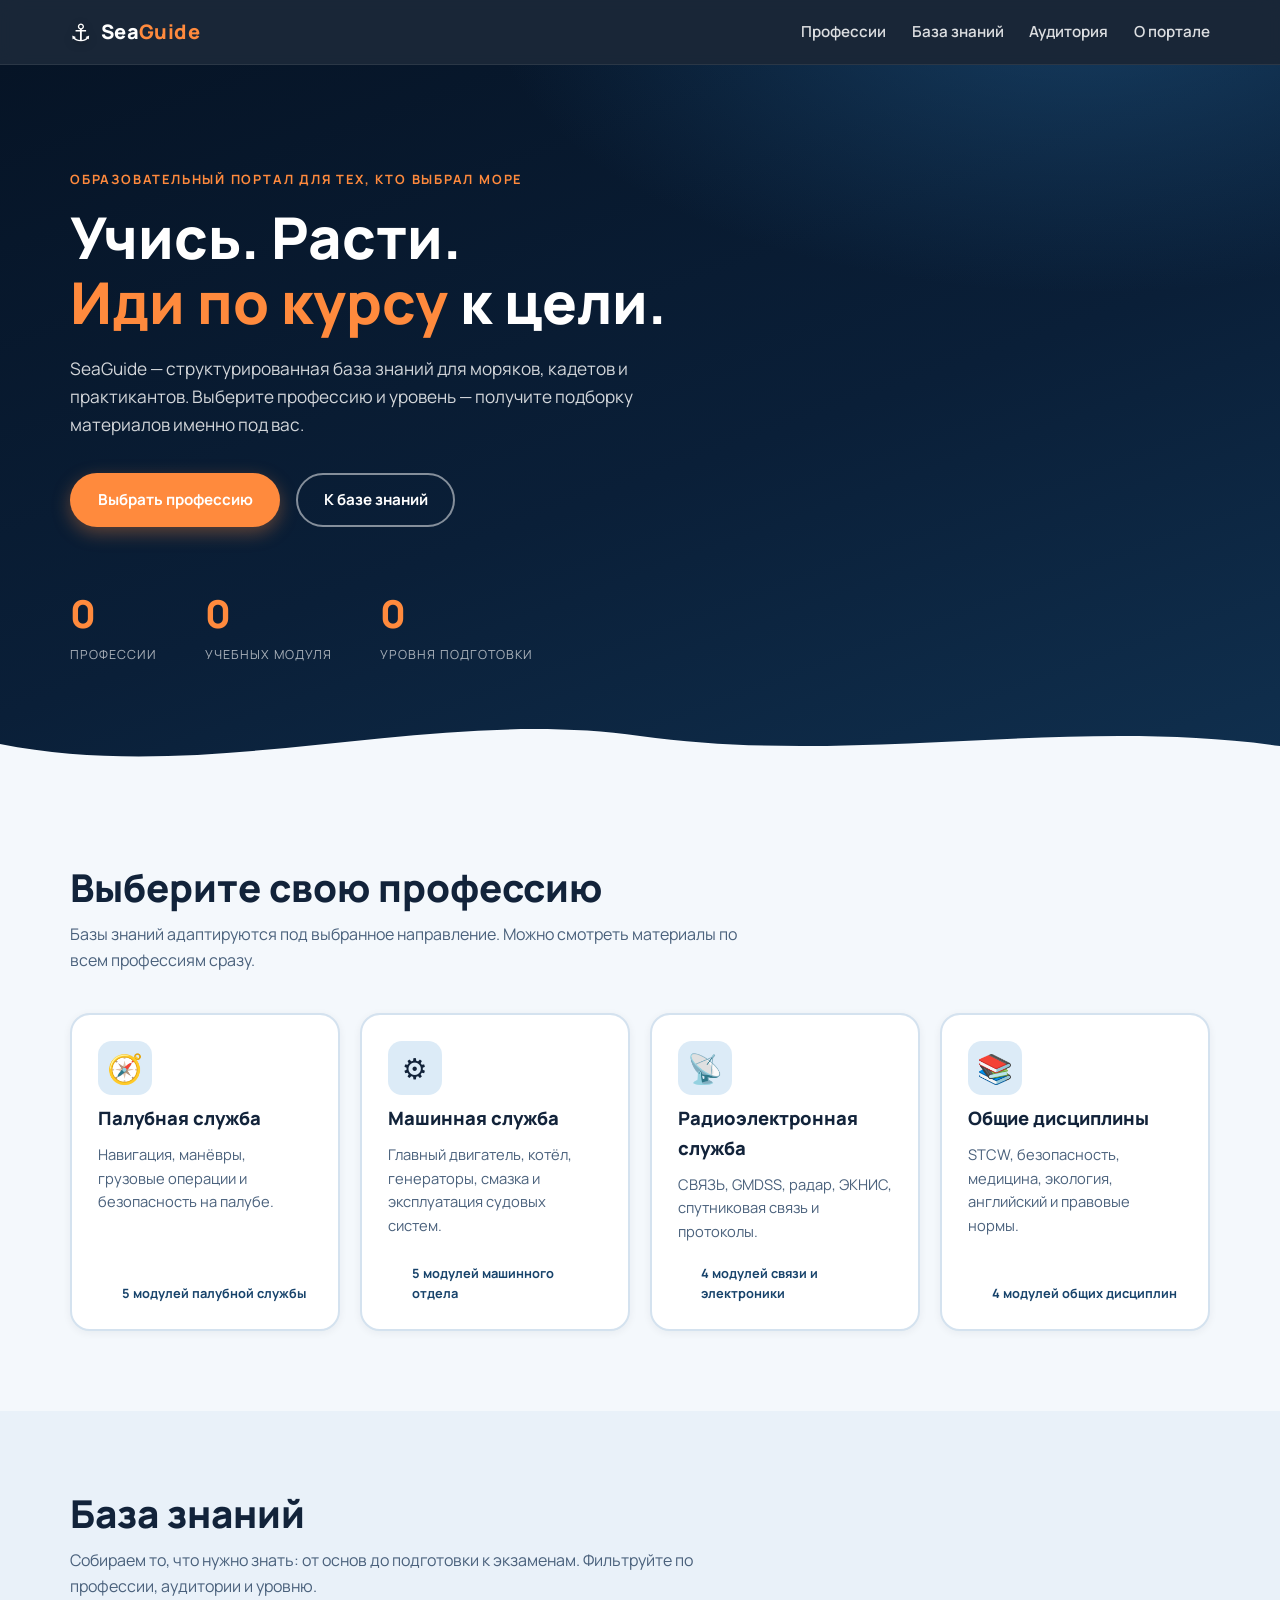
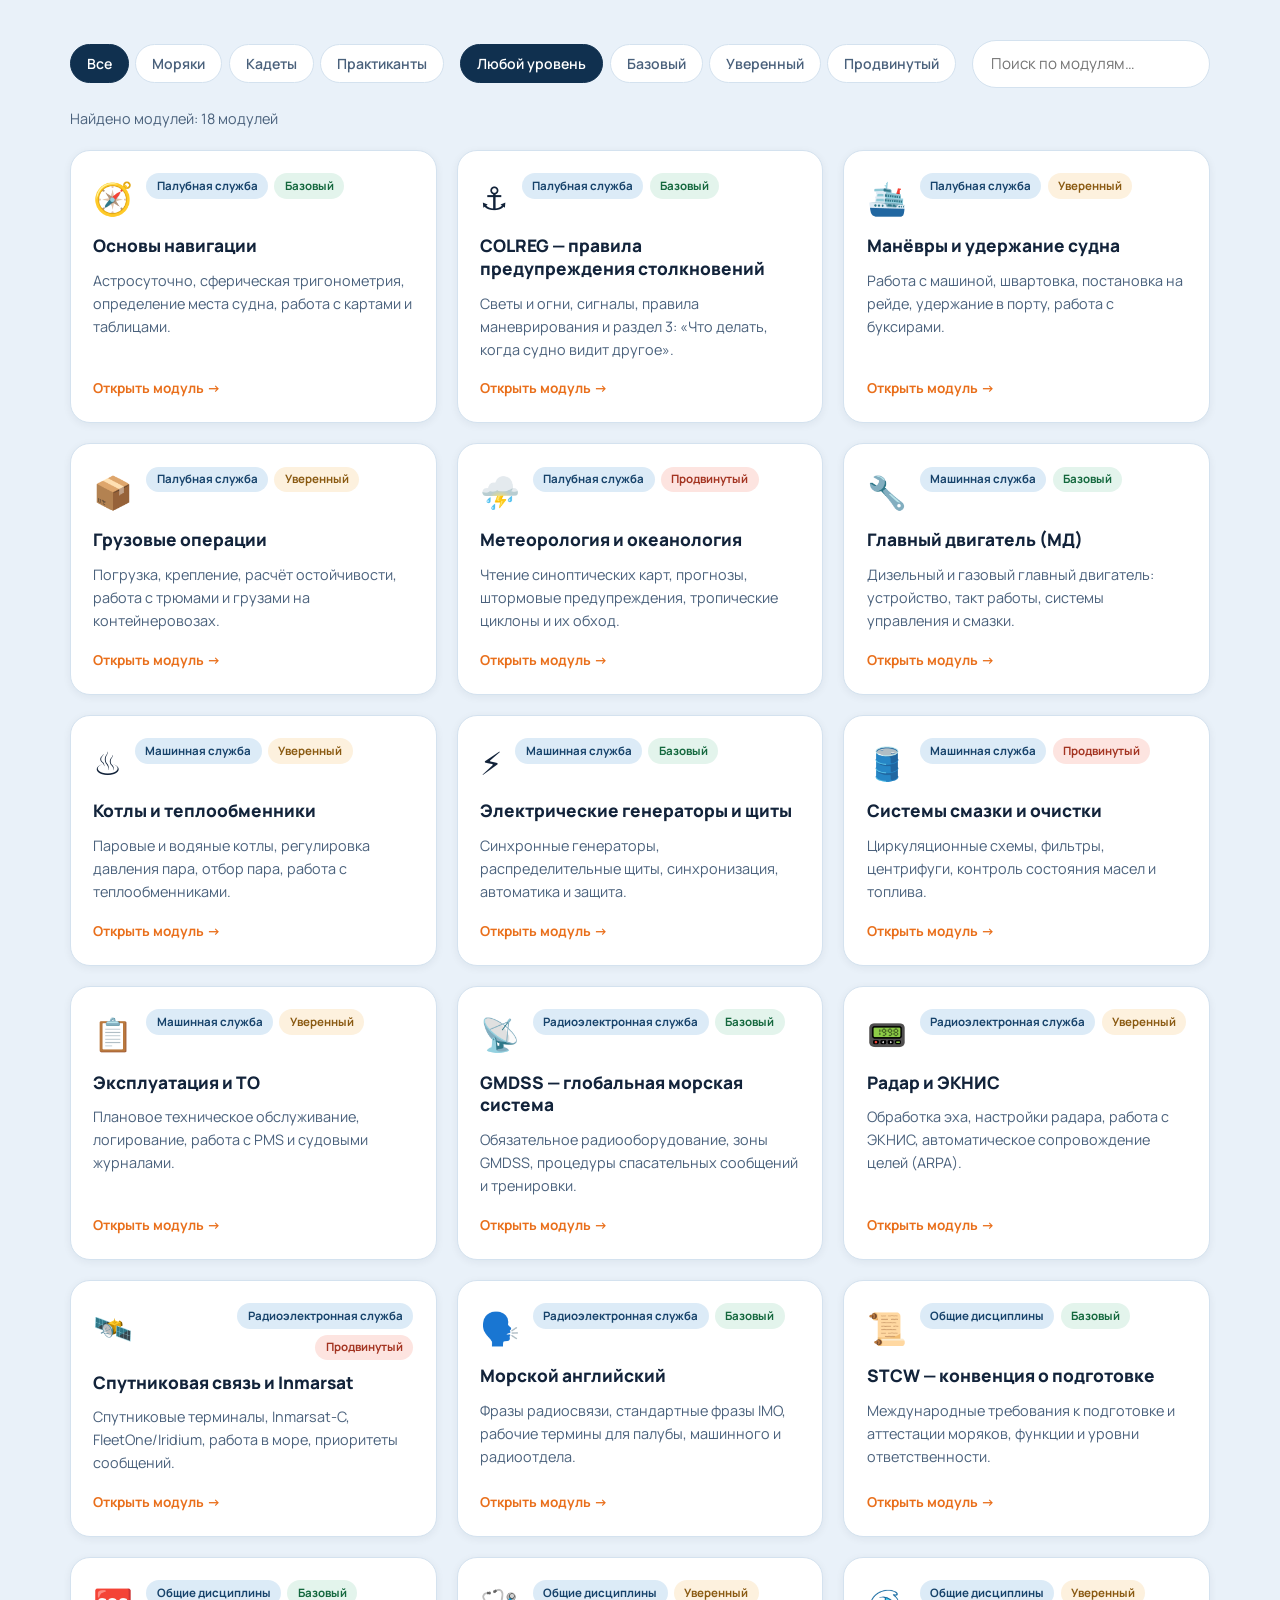
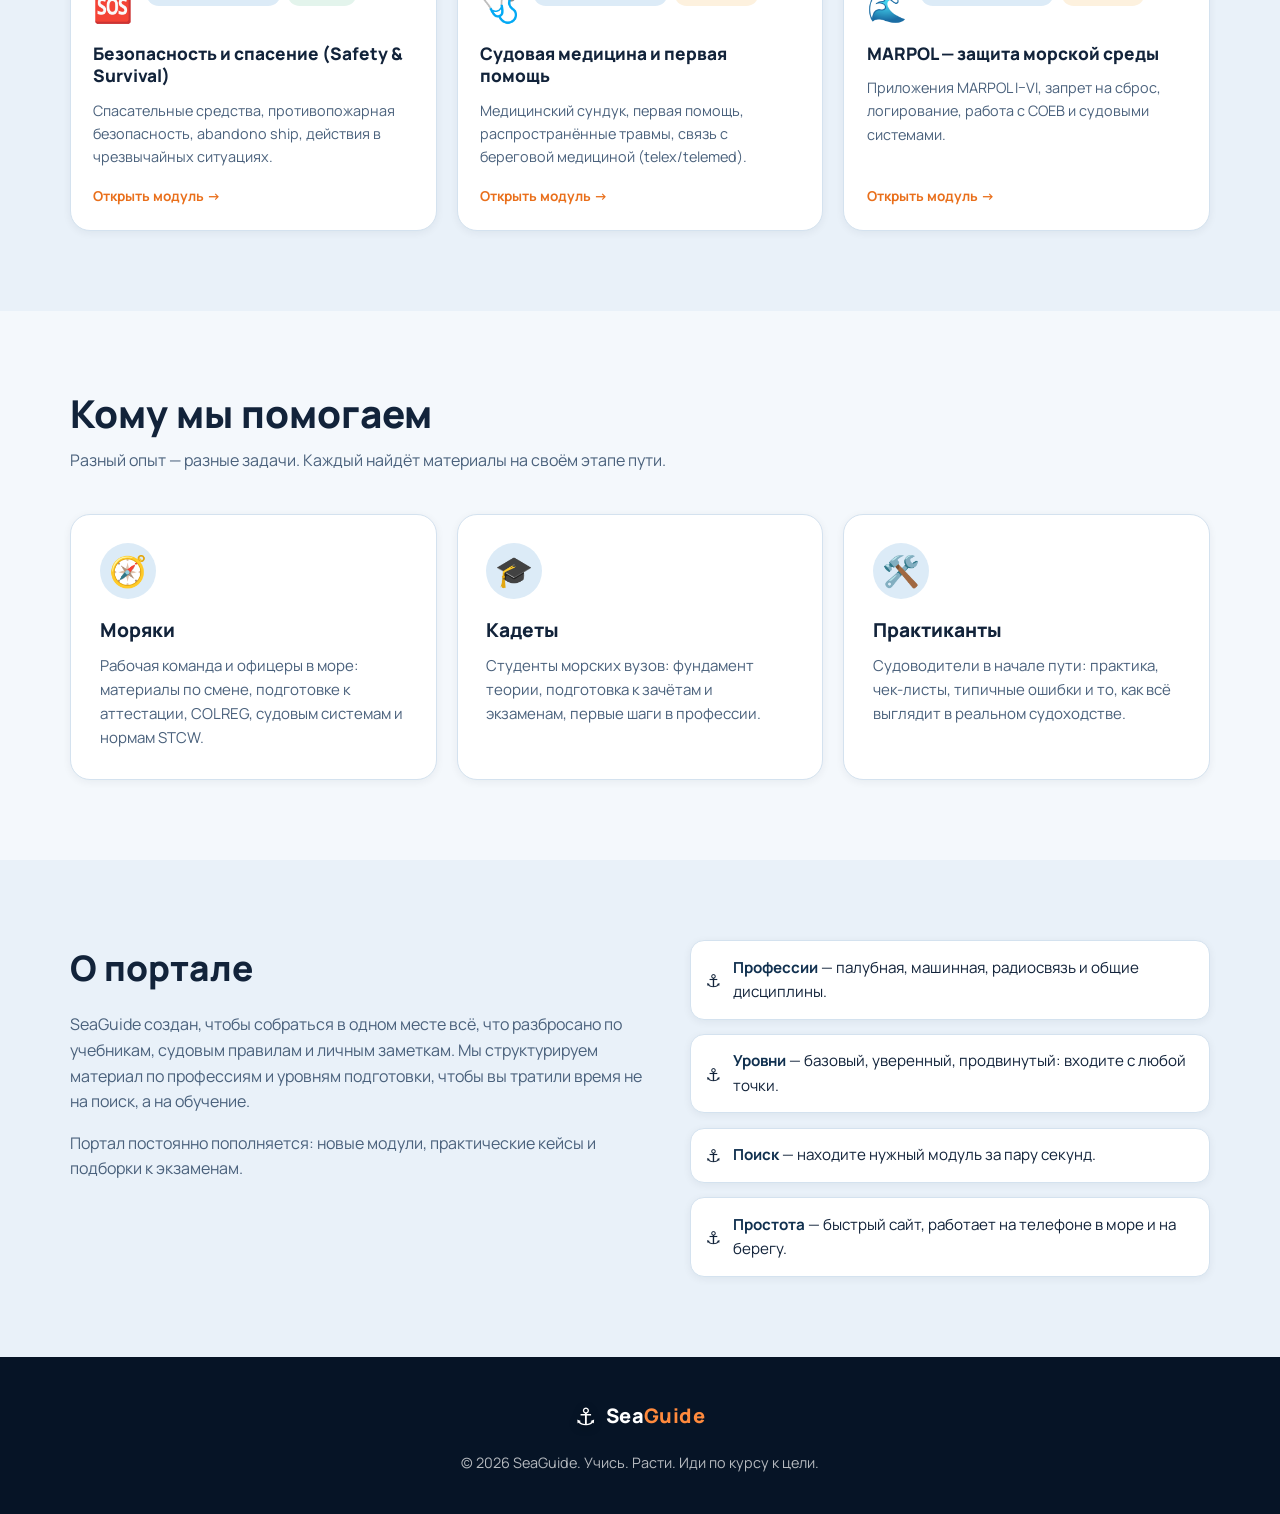
==== index.html @ d9f6f1ea "SeaGuide: образовательный портал для моряков - Главная с выбором профессии (палубная, машинная, ради" ====
<!DOCTYPE html>
<html lang="ru">
<head>
  <meta charset="UTF-8" />
  <meta name="viewport" content="width=device-width, initial-scale=1.0" />
  <meta name="description" content="SeaGuide — образовательный портал для моряков, кадетов и практикантов: базы знаний по профессиям, STCW, навигация, машины, связь." />
  <title>SeaGuide — образовательный портал для моряков</title>
  <link rel="icon" href="data:image/svg+xml,<svg xmlns='http://www.w3.org/2000/svg' viewBox='0 0 100 100'><text y='.9em' font-size='90'>⚓</text></svg>" />
  <link rel="preconnect" href="https://fonts.googleapis.com" />
  <link rel="preconnect" href="https://fonts.gstatic.com" crossorigin />
  <link href="https://fonts.googleapis.com/css2?family=Manrope:wght@400;500;600;700;800&display=swap" rel="stylesheet" />
  <link rel="stylesheet" href="css/style.css" />
</head>
<body>

  <!-- ================= ШАПКА ================= -->
  <header class="site-header" id="top">
    <div class="container header-inner">
      <a class="logo" href="#top" aria-label="SeaGuide — на главную">
        <span class="logo-mark">⚓</span>
        <span class="logo-text">Sea<span>Guide</span></span>
      </a>

      <nav class="main-nav" id="mainNav" aria-label="Основная навигация">
        <a href="#professions">Профессии</a>
        <a href="#knowledge">База знаний</a>
        <a href="#audience">Аудитория</a>
        <a href="#about">О портале</a>
      </nav>

      <button class="nav-toggle" id="navToggle" aria-label="Открыть меню" aria-expanded="false">
        <span></span><span></span><span></span>
      </button>
    </div>
  </header>

  <!-- ================= ГЛАВНЫЙ ЭКРАН ================= -->
  <section class="hero">
    <div class="container hero-inner">
      <p class="hero-eyebrow">Образовательный портал для тех, кто выбрал море</p>
      <h1>Учись. Расти.<br /><span class="accent">Иди по курсу</span> к цели.</h1>
      <p class="hero-lead">
        SeaGuide — структурированная база знаний для моряков, кадетов и практикантов.
        Выберите профессию и уровень — получите подборку материалов именно под вас.
      </p>
      <div class="hero-actions">
        <a href="#professions" class="btn btn-primary">Выбрать профессию</a>
        <a href="#knowledge" class="btn btn-ghost">К базе знаний</a>
      </div>

      <div class="hero-stats" aria-label="Статистика портала">
        <div class="stat"><span class="stat-num" data-count="4">0</span><span class="stat-label">профессии</span></div>
        <div class="stat"><span class="stat-num" data-count="20">0</span><span class="stat-label">учебных модуля</span></div>
        <div class="stat"><span class="stat-num" data-count="3">0</span><span class="stat-label">уровня подготовки</span></div>
      </div>
    </div>
    <svg class="hero-wave" viewBox="0 0 1440 90" preserveAspectRatio="none" aria-hidden="true">
      <path d="M0,48 C240,90 480,10 720,40 C960,70 1200,20 1440,50 L1440,90 L0,90 Z" fill="var(--bg)"></path>
    </svg>
  </section>

  <!-- ================= ВЫБОР ПРОФЕССИИ ================= -->
  <section class="section" id="professions">
    <div class="container">
      <div class="section-head">
        <h2>Выберите свою профессию</h2>
        <p>Базы знаний адаптируются под выбранное направление. Можно смотреть материалы по всем профессиям сразу.</p>
      </div>

      <div class="profession-grid" id="professionGrid" role="group" aria-label="Выбор профессии">
        <!-- карточки профессий генерируются из js/data.js -->
      </div>
    </div>
  </section>

  <!-- ================= БАЗА ЗНАНИЙ ================= -->
  <section class="section section-alt" id="knowledge">
    <div class="container">
      <div class="section-head">
        <h2>База знаний</h2>
        <p>Собираем то, что нужно знать: от основ до подготовки к экзаменам. Фильтруйте по профессии, аудитории и уровню.</p>
      </div>

      <div class="filters">
        <div class="pill-group" id="audienceFilter" role="group" aria-label="Фильтр по аудитории">
          <button class="pill is-active" data-audience="all">Все</button>
          <button class="pill" data-audience="sailor">Моряки</button>
          <button class="pill" data-audience="cadet">Кадеты</button>
          <button class="pill" data-audience="intern">Практиканты</button>
        </div>

        <div class="pill-group" id="levelFilter" role="group" aria-label="Фильтр по уровню">
          <button class="pill is-active" data-level="all">Любой уровень</button>
          <button class="pill" data-level="basic">Базовый</button>
          <button class="pill" data-level="mid">Уверенный</button>
          <button class="pill" data-level="advanced">Продвинутый</button>
        </div>

        <div class="search-wrap">
          <input type="search" id="searchInput" class="search-input" placeholder="Поиск по модулям…" aria-label="Поиск по модулям" />
        </div>
      </div>

      <p class="result-count" id="resultCount" aria-live="polite"></p>

      <div class="module-grid" id="moduleGrid">
        <!-- модули генерируются из js/data.js -->
      </div>

      <div class="empty-state" id="emptyState" hidden>
        <span class="empty-icon">🌊</span>
        <h3>По выбранным условиям ничего не нашлось</h3>
        <p>Попробуйте смягчить фильтры или сбросить их.</p>
        <button class="btn btn-primary" id="resetFilters">Сбросить фильтры</button>
      </div>
    </div>
  </section>

  <!-- ================= АУДИТОРИЯ ================= -->
  <section class="section" id="audience">
    <div class="container">
      <div class="section-head">
        <h2>Кому мы помогаем</h2>
        <p>Разный опыт — разные задачи. Каждый найдёт материалы на своём этапе пути.</p>
      </div>
      <div class="audience-grid">
        <article class="audience-card">
          <div class="audience-icon" aria-hidden="true">🧭</div>
          <h3>Моряки</h3>
          <p>Рабочая команда и офицеры в море: материалы по смене, подготовке к аттестации, COLREG, судовым системам и нормам STCW.</p>
        </article>
        <article class="audience-card">
          <div class="audience-icon" aria-hidden="true">🎓</div>
          <h3>Кадеты</h3>
          <p>Студенты морских вузов: фундамент теории, подготовка к зачётам и экзаменам, первые шаги в профессии.</p>
        </article>
        <article class="audience-card">
          <div class="audience-icon" aria-hidden="true">🛠️</div>
          <h3>Практиканты</h3>
          <p>Судоводители в начале пути: практика, чек-листы, типичные ошибки и то, как всё выглядит в реальном судоходстве.</p>
        </article>
      </div>
    </div>
  </section>

  <!-- ================= О ПОРТАЛЕ ================= -->
  <section class="section section-alt" id="about">
    <div class="container about-grid">
      <div>
        <h2>О портале</h2>
        <p>
          SeaGuide создан, чтобы собраться в одном месте всё, что разбросано по учебникам,
          судовым правилам и личным заметкам. Мы структурируем материал по профессиям и уровням
          подготовки, чтобы вы тратили время не на поиск, а на обучение.
        </p>
        <p>
          Портал постоянно пополняется: новые модули, практические кейсы и подборки к экзаменам.
        </p>
      </div>
      <ul class="feature-list">
        <li><strong>Профессии</strong> — палубная, машинная, радиосвязь и общие дисциплины.</li>
        <li><strong>Уровни</strong> — базовый, уверенный, продвинутый: входите с любой точки.</li>
        <li><strong>Поиск</strong> — находите нужный модуль за пару секунд.</li>
        <li><strong>Простота</strong> — быстрый сайт, работает на телефоне в море и на берегу.</li>
      </ul>
    </div>
  </section>

  <!-- ================= ПОДВАЛ ================= -->
  <footer class="site-footer">
    <div class="container footer-inner">
      <a class="logo logo-light" href="#top">
        <span class="logo-mark">⚓</span>
        <span class="logo-text">Sea<span>Guide</span></span>
      </a>
      <p>© 2026 SeaGuide. Учись. Расти. Иди по курсу к цели.</p>
    </div>
  </footer>

  <!-- ================= МОДАЛЬНОЕ ОКНО МОДУЛЯ ================= -->
  <div class="modal" id="moduleModal" role="dialog" aria-modal="true" aria-labelledby="modalTitle" hidden>
    <div class="modal-backdrop" data-close-modal></div>
    <div class="modal-card" role="document">
      <button class="modal-close" data-close-modal aria-label="Закрыть">&times;</button>
      <div class="modal-badges" id="modalBadges"></div>
      <h3 id="modalTitle"></h3>
      <p id="modalDesc" class="modal-desc"></p>
      <h4>Что входит в модуль</h4>
      <ul class="modal-topics" id="modalTopics"></ul>
    </div>
  </div>

  <script src="js/data.js"></script>
  <script src="js/app.js"></script>
</body>
</html>
---- css/style.css ----
/* =========================================================
   SeaGuide — образовательный портал для моряков
   ========================================================= */

:root {
  /* палитра: глубокий океан + акцент "маяк" */
  --ocean-950: #061426;
  --ocean-900: #0a1f38;
  --ocean-800: #10304f;
  --ocean-700: #17436b;
  --ocean-600: #215a8a;
  --ocean-100: #dcebf7;
  --bg: #f4f8fc;
  --bg-alt: #e9f1f9;
  --card: #ffffff;
  --ink: #12233a;
  --ink-soft: #4a617c;
  --line: #d4e2ef;
  --accent: #ff8a3d;
  --accent-dark: #e96f1b;
  --teal: #0e9aa7;
  --shadow-sm: 0 2px 8px rgba(10, 31, 56, 0.06);
  --shadow-md: 0 8px 28px rgba(10, 31, 56, 0.10);
  --radius: 14px;
  --radius-lg: 20px;
}

* { margin: 0; padding: 0; box-sizing: border-box; }

html { scroll-behavior: smooth; }

body {
  font-family: "Manrope", system-ui, -apple-system, "Segoe UI", sans-serif;
  color: var(--ink);
  background: var(--bg);
  line-height: 1.6;
  -webkit-font-smoothing: antialiased;
}

.container {
  width: min(1140px, 92%);
  margin-inline: auto;
}

/* ---------- кнопки ---------- */
.btn {
  display: inline-block;
  padding: 0.8rem 1.6rem;
  border-radius: 999px;
  font-weight: 700;
  font-size: 0.95rem;
  text-decoration: none;
  border: 2px solid transparent;
  cursor: pointer;
  transition: transform 0.15s ease, box-shadow 0.15s ease, background 0.15s ease;
}
.btn:active { transform: scale(0.97); }
.btn-primary {
  background: var(--accent);
  color: #fff;
  box-shadow: 0 6px 18px rgba(255, 138, 61, 0.35);
}
.btn-primary:hover { background: var(--accent-dark); }
.btn-ghost {
  border-color: rgba(255, 255, 255, 0.5);
  color: #fff;
}
.btn-ghost:hover { background: rgba(255, 255, 255, 0.12); }

/* ---------- шапка ---------- */
.site-header {
  position: sticky;
  top: 0;
  z-index: 50;
  background: rgba(6, 20, 38, 0.92);
  backdrop-filter: blur(10px);
  border-bottom: 1px solid rgba(255, 255, 255, 0.08);
}
.header-inner {
  display: flex;
  align-items: center;
  justify-content: space-between;
  gap: 1rem;
  padding: 0.8rem 0;
}
.logo {
  display: inline-flex;
  align-items: center;
  gap: 0.55rem;
  text-decoration: none;
  color: #fff;
  font-weight: 800;
  font-size: 1.25rem;
  letter-spacing: 0.02em;
}
.logo-mark {
  font-size: 1.5rem;
  filter: drop-shadow(0 2px 4px rgba(0,0,0,0.4));
}
.logo-text span { color: var(--accent); }

.main-nav { display: flex; gap: 1.6rem; }
.main-nav a {
  color: rgba(255, 255, 255, 0.85);
  text-decoration: none;
  font-weight: 600;
  font-size: 0.95rem;
  transition: color 0.15s;
}
.main-nav a:hover { color: var(--accent); }

.nav-toggle {
  display: none;
  flex-direction: column;
  gap: 5px;
  background: none;
  border: 0;
  cursor: pointer;
  padding: 6px;
}
.nav-toggle span {
  width: 24px; height: 2px;
  background: #fff;
  border-radius: 2px;
  transition: transform 0.25s, opacity 0.25s;
}
.nav-toggle[aria-expanded="true"] span:nth-child(1) { transform: translateY(7px) rotate(45deg); }
.nav-toggle[aria-expanded="true"] span:nth-child(2) { opacity: 0; }
.nav-toggle[aria-expanded="true"] span:nth-child(3) { transform: translateY(-7px) rotate(-45deg); }

/* ---------- hero ---------- */
.hero {
  position: relative;
  background:
    radial-gradient(1000px 500px at 85% -10%, rgba(33, 90, 138, 0.55), transparent 60%),
    linear-gradient(160deg, var(--ocean-950) 0%, var(--ocean-900) 55%, var(--ocean-800) 100%);
  color: #fff;
  padding: 6.5rem 0 7.5rem;
  overflow: hidden;
}
.hero-eyebrow {
  text-transform: uppercase;
  letter-spacing: 0.14em;
  font-size: 0.8rem;
  font-weight: 700;
  color: var(--accent);
  margin-bottom: 1rem;
}
.hero h1 {
  font-size: clamp(2.2rem, 5vw, 3.6rem);
  line-height: 1.12;
  font-weight: 800;
  max-width: 16ch;
}
.hero h1 .accent { color: var(--accent); }
.hero-lead {
  margin-top: 1.3rem;
  max-width: 56ch;
  font-size: 1.08rem;
  color: rgba(255, 255, 255, 0.82);
}
.hero-actions {
  margin-top: 2.2rem;
  display: flex;
  gap: 1rem;
  flex-wrap: wrap;
}
.hero-stats {
  margin-top: 3.5rem;
  display: flex;
  gap: 3rem;
  flex-wrap: wrap;
}
.stat { display: flex; flex-direction: column; }
.stat-num {
  font-size: 2.4rem;
  font-weight: 800;
  color: var(--accent);
}
.stat-label {
  text-transform: uppercase;
  letter-spacing: 0.08em;
  font-size: 0.78rem;
  color: rgba(255, 255, 255, 0.65);
}
.hero-wave {
  position: absolute;
  left: 0; right: 0; bottom: -1px;
  width: 100%;
  height: 90px;
}
.hero-wave path { fill: var(--bg); }

/* ---------- секции ---------- */
.section { padding: 5rem 0; }
.section-alt { background: var(--bg-alt); }
.section-head {
  max-width: 70ch;
  margin-bottom: 2.5rem;
}
.section-head h2 {
  font-size: clamp(1.7rem, 3.4vw, 2.4rem);
  font-weight: 800;
  line-height: 1.2;
}
.section-head p { margin-top: 0.7rem; color: var(--ink-soft); }

/* ---------- карточки профессий ---------- */
.profession-grid {
  display: grid;
  grid-template-columns: repeat(auto-fit, minmax(240px, 1fr));
  gap: 1.25rem;
}
.profession-card {
  position: relative;
  display: flex;
  flex-direction: column;
  gap: 0.6rem;
  background: var(--card);
  border: 2px solid var(--line);
  border-radius: var(--radius-lg);
  padding: 1.6rem;
  cursor: pointer;
  text-align: left;
  font: inherit;
  color: inherit;
  box-shadow: var(--shadow-sm);
  transition: transform 0.18s ease, border-color 0.18s ease, box-shadow 0.18s ease;
}
.profession-card:hover {
  transform: translateY(-4px);
  box-shadow: var(--shadow-md);
  border-color: var(--ocean-600);
}
.profession-card.is-selected {
  border-color: var(--accent);
  box-shadow: 0 0 0 3px rgba(255, 138, 61, 0.25), var(--shadow-md);
}
.profession-icon {
  width: 54px; height: 54px;
  display: grid;
  place-items: center;
  font-size: 1.8rem;
  border-radius: 14px;
  background: var(--ocean-100);
}
.profession-card h3 { font-size: 1.15rem; font-weight: 800; }
.profession-card p { color: var(--ink-soft); font-size: 0.92rem; }
.profession-tag {
  margin-top: auto;
  display: inline-flex;
  align-items: center;
  gap: 0.4rem;
  font-size: 0.8rem;
  font-weight: 700;
  color: var(--ocean-700);
  padding-top: 0.6rem;
}
.profession-tag .check {
  width: 18px; height: 18px;
  border-radius: 50%;
  background: var(--accent);
  color: #fff;
  display: grid;
  place-items: center;
  font-size: 0.7rem;
  opacity: 0;
  transform: scale(0.5);
  transition: opacity 0.15s, transform 0.15s;
}
.profession-card.is-selected .check { opacity: 1; transform: scale(1); }
.profession-card.is-selected .profession-tag { color: var(--accent-dark); }

/* ---------- фильтры ---------- */
.filters {
  display: flex;
  flex-wrap: wrap;
  gap: 1rem;
  align-items: center;
  margin-bottom: 1.2rem;
}
.pill-group { display: flex; gap: 0.4rem; flex-wrap: wrap; }
.pill {
  border: 1.5px solid var(--line);
  background: var(--card);
  color: var(--ink-soft);
  padding: 0.45rem 1rem;
  border-radius: 999px;
  font: inherit;
  font-size: 0.88rem;
  font-weight: 600;
  cursor: pointer;
  transition: all 0.15s;
}
.pill:hover { border-color: var(--ocean-600); color: var(--ocean-700); }
.pill.is-active {
  background: var(--ocean-800);
  border-color: var(--ocean-800);
  color: #fff;
}
.search-wrap { flex: 1; min-width: 220px; }
.search-input {
  width: 100%;
  padding: 0.7rem 1.1rem;
  border: 1.5px solid var(--line);
  border-radius: 999px;
  font: inherit;
  font-size: 0.95rem;
  background: var(--card);
  transition: border-color 0.15s, box-shadow 0.15s;
}
.search-input:focus {
  outline: none;
  border-color: var(--ocean-600);
  box-shadow: 0 0 0 3px rgba(33, 90, 138, 0.15);
}
.result-count {
  color: var(--ink-soft);
  font-size: 0.9rem;
  margin-bottom: 1.2rem;
  min-height: 1.3em;
}

/* ---------- сетка модулей ---------- */
.module-grid {
  display: grid;
  grid-template-columns: repeat(auto-fill, minmax(290px, 1fr));
  gap: 1.25rem;
}
.module-card {
  display: flex;
  flex-direction: column;
  gap: 0.7rem;
  background: var(--card);
  border: 1px solid var(--line);
  border-radius: var(--radius-lg);
  padding: 1.4rem;
  cursor: pointer;
  text-align: left;
  font: inherit;
  color: inherit;
  box-shadow: var(--shadow-sm);
  transition: transform 0.18s ease, box-shadow 0.18s ease, border-color 0.18s;
}
.module-card:hover {
  transform: translateY(-4px);
  box-shadow: var(--shadow-md);
  border-color: var(--ocean-600);
}
.module-top {
  display: flex;
  justify-content: space-between;
  align-items: flex-start;
  gap: 0.8rem;
}
.module-icon { font-size: 2rem; }
.module-meta { display: flex; gap: 0.4rem; flex-wrap: wrap; justify-content: flex-end; }
.badge {
  font-size: 0.72rem;
  font-weight: 700;
  padding: 0.22rem 0.65rem;
  border-radius: 999px;
  white-space: nowrap;
}
.badge-prof { background: var(--ocean-100); color: var(--ocean-700); }
.badge-level-basic { background: #e3f4ec; color: #14683e; }
.badge-level-mid { background: #fdf1de; color: #8a5a12; }
.badge-level-advanced { background: #fde4e0; color: #a33421; }
.module-card h3 { font-size: 1.08rem; font-weight: 800; line-height: 1.3; }
.module-card p { color: var(--ink-soft); font-size: 0.9rem; }
.module-open {
  margin-top: auto;
  padding-top: 0.4rem;
  font-size: 0.85rem;
  font-weight: 700;
  color: var(--accent-dark);
}

/* ---------- пустое состояние ---------- */
.empty-state {
  text-align: center;
  padding: 3.5rem 1rem;
  background: var(--card);
  border: 1.5px dashed var(--line);
  border-radius: var(--radius-lg);
}
.empty-icon { font-size: 3rem; display: block; margin-bottom: 1rem; }
.empty-state h3 { font-size: 1.2rem; margin-bottom: 0.4rem; }
.empty-state p { color: var(--ink-soft); margin-bottom: 1.4rem; }

/* ---------- аудитория ---------- */
.audience-grid {
  display: grid;
  grid-template-columns: repeat(auto-fit, minmax(260px, 1fr));
  gap: 1.25rem;
}
.audience-card {
  background: var(--card);
  border: 1px solid var(--line);
  border-radius: var(--radius-lg);
  padding: 1.8rem;
  box-shadow: var(--shadow-sm);
}
.audience-icon {
  width: 56px; height: 56px;
  display: grid;
  place-items: center;
  font-size: 1.9rem;
  border-radius: 50%;
  background: var(--ocean-100);
  margin-bottom: 1rem;
}
.audience-card h3 { font-size: 1.2rem; font-weight: 800; margin-bottom: 0.5rem; }
.audience-card p { color: var(--ink-soft); font-size: 0.94rem; }

/* ---------- о портале ---------- */
.about-grid {
  display: grid;
  grid-template-columns: 1.1fr 1fr;
  gap: 3rem;
  align-items: start;
}
.about-grid h2 { font-size: clamp(1.7rem, 3vw, 2.2rem); font-weight: 800; margin-bottom: 1rem; }
.about-grid > div > p { color: var(--ink-soft); margin-bottom: 1rem; }
.feature-list {
  list-style: none;
  display: grid;
  gap: 0.9rem;
}
.feature-list li {
  position: relative;
  padding: 0.9rem 1rem 0.9rem 2.6rem;
  background: var(--card);
  border: 1px solid var(--line);
  border-radius: var(--radius);
  font-size: 0.95rem;
  box-shadow: var(--shadow-sm);
}
.feature-list li::before {
  content: "⚓";
  position: absolute;
  left: 0.9rem;
  top: 50%;
  transform: translateY(-50%);
  font-size: 1.1rem;
}
.feature-list strong { color: var(--ocean-800); }

/* ---------- подвал ---------- */
.site-footer {
  background: var(--ocean-950);
  color: rgba(255, 255, 255, 0.7);
  padding: 2.5rem 0;
}
.footer-inner {
  display: flex;
  flex-direction: column;
  align-items: center;
  gap: 1rem;
  text-align: center;
  font-size: 0.9rem;
}

/* ---------- модальное окно ---------- */
.modal { position: fixed; inset: 0; z-index: 100; display: grid; place-items: center; padding: 1rem; }
.modal[hidden] { display: none; }
.modal-backdrop {
  position: absolute;
  inset: 0;
  background: rgba(6, 20, 38, 0.6);
  backdrop-filter: blur(4px);
}
.modal-card {
  position: relative;
  width: min(620px, 100%);
  max-height: 85vh;
  overflow-y: auto;
  background: var(--card);
  border-radius: var(--radius-lg);
  padding: 2rem;
  box-shadow: 0 24px 60px rgba(6, 20, 38, 0.35);
  animation: modalIn 0.22s ease;
}
@keyframes modalIn {
  from { opacity: 0; transform: translateY(14px) scale(0.98); }
  to { opacity: 1; transform: none; }
}
.modal-close {
  position: absolute;
  top: 0.9rem; right: 1.1rem;
  background: none;
  border: 0;
  font-size: 1.9rem;
  line-height: 1;
  color: var(--ink-soft);
  cursor: pointer;
}
.modal-close:hover { color: var(--ink); }
.modal-badges { display: flex; gap: 0.4rem; flex-wrap: wrap; margin-bottom: 0.9rem; }
.modal-card h3 { font-size: 1.4rem; font-weight: 800; margin-bottom: 0.6rem; }
.modal-desc { color: var(--ink-soft); margin-bottom: 1.2rem; }
.modal-card h4 { font-size: 1rem; font-weight: 800; margin: 1rem 0 0.6rem; color: var(--ocean-800); }
.modal-topics { list-style: none; display: grid; gap: 0.5rem; }
.modal-topics li {
  position: relative;
  padding-left: 1.6rem;
  font-size: 0.95rem;
  color: var(--ink-soft);
}
.modal-topics li::before {
  content: "▸";
  position: absolute;
  left: 0.3rem;
  color: var(--accent);
  font-weight: 800;
}

/* ---------- адаптив ---------- */
@media (max-width: 760px) {
  .main-nav {
    position: absolute;
    top: 100%;
    left: 0; right: 0;
    flex-direction: column;
    gap: 0;
    background: var(--ocean-950);
    border-bottom: 1px solid rgba(255,255,255,0.1);
    max-height: 0;
    overflow: hidden;
    transition: max-height 0.3s ease;
  }
  .main-nav.is-open { max-height: 320px; }
  .main-nav a { padding: 1rem 5%; }
  .nav-toggle { display: flex; }

  .hero { padding: 4.5rem 0 6rem; }
  .hero-stats { gap: 1.8rem; }
  .section { padding: 3.5rem 0; }
  .about-grid { grid-template-columns: 1fr; gap: 2rem; }
}

/* ---------- reduced motion ---------- */
@media (prefers-reduced-motion: reduce) {
  html { scroll-behavior: auto; }
  *, *::before, *::after { transition: none !important; animation: none !important; }
}
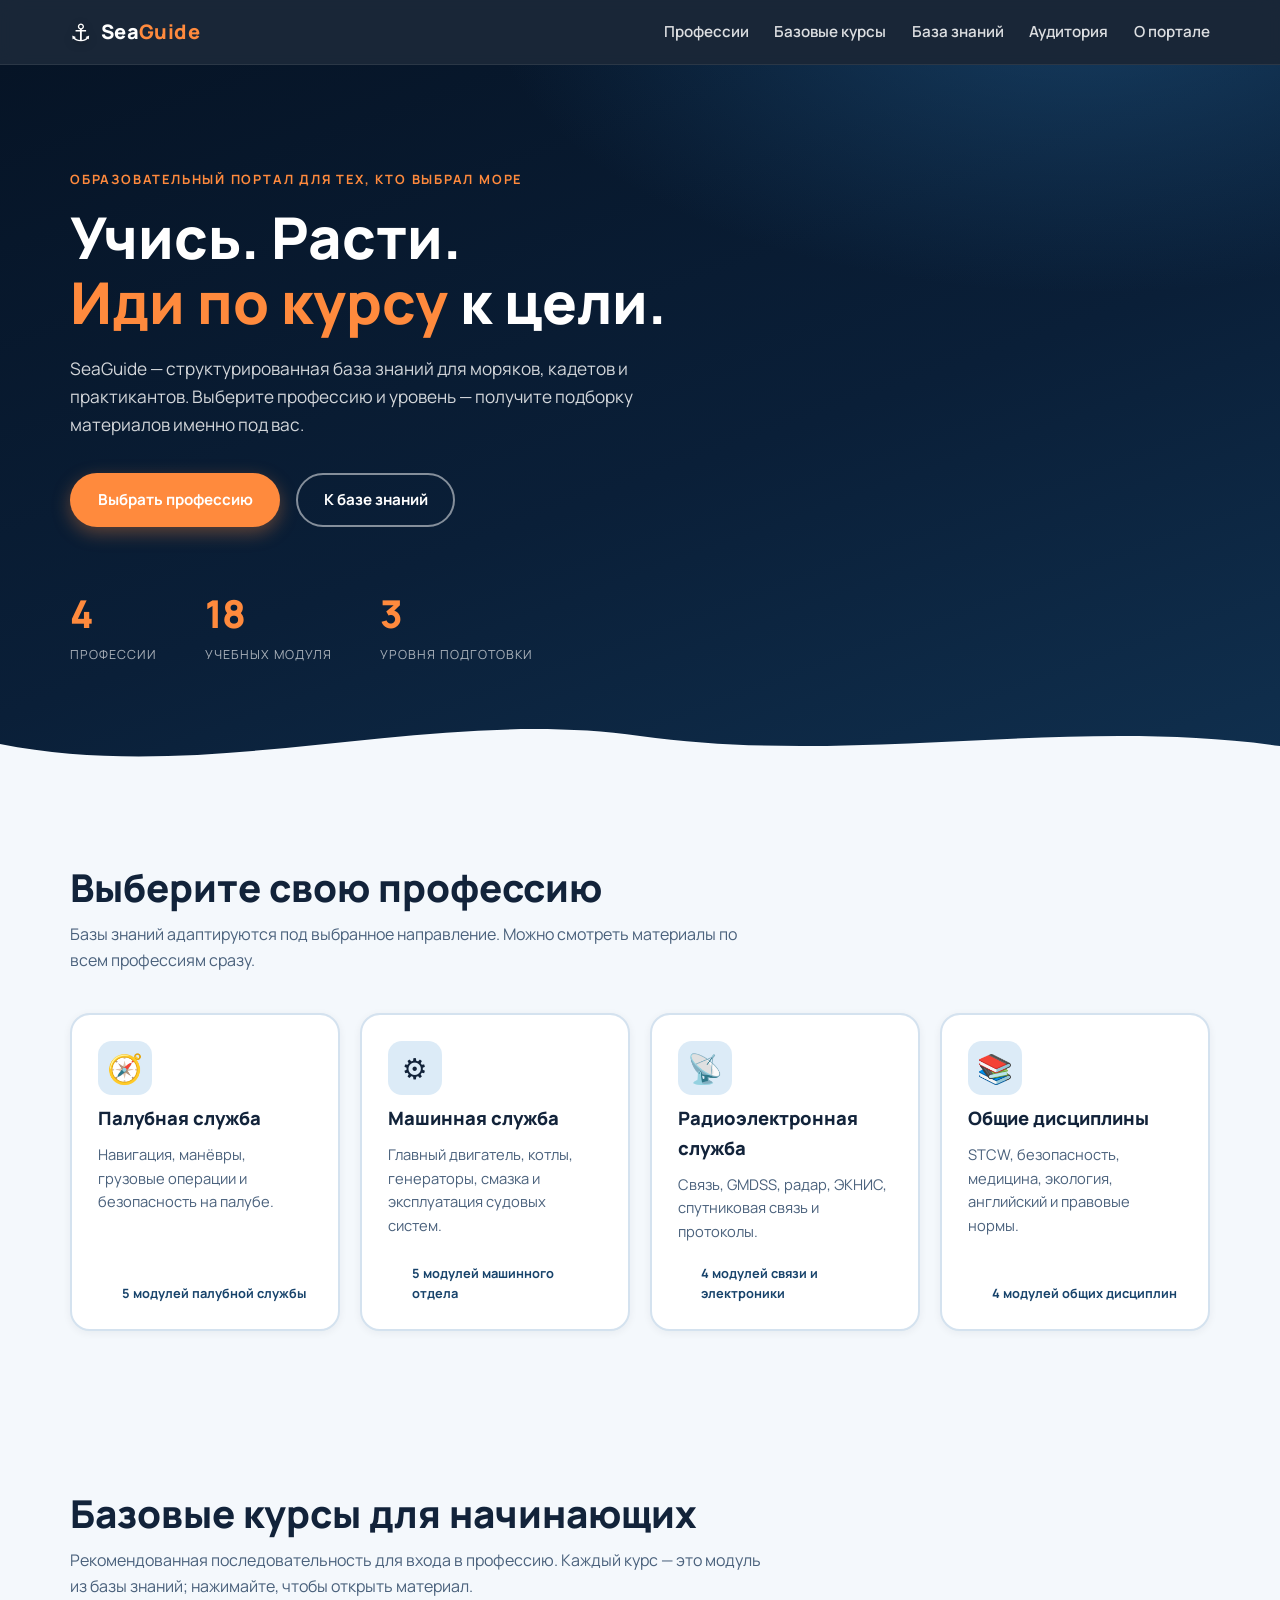
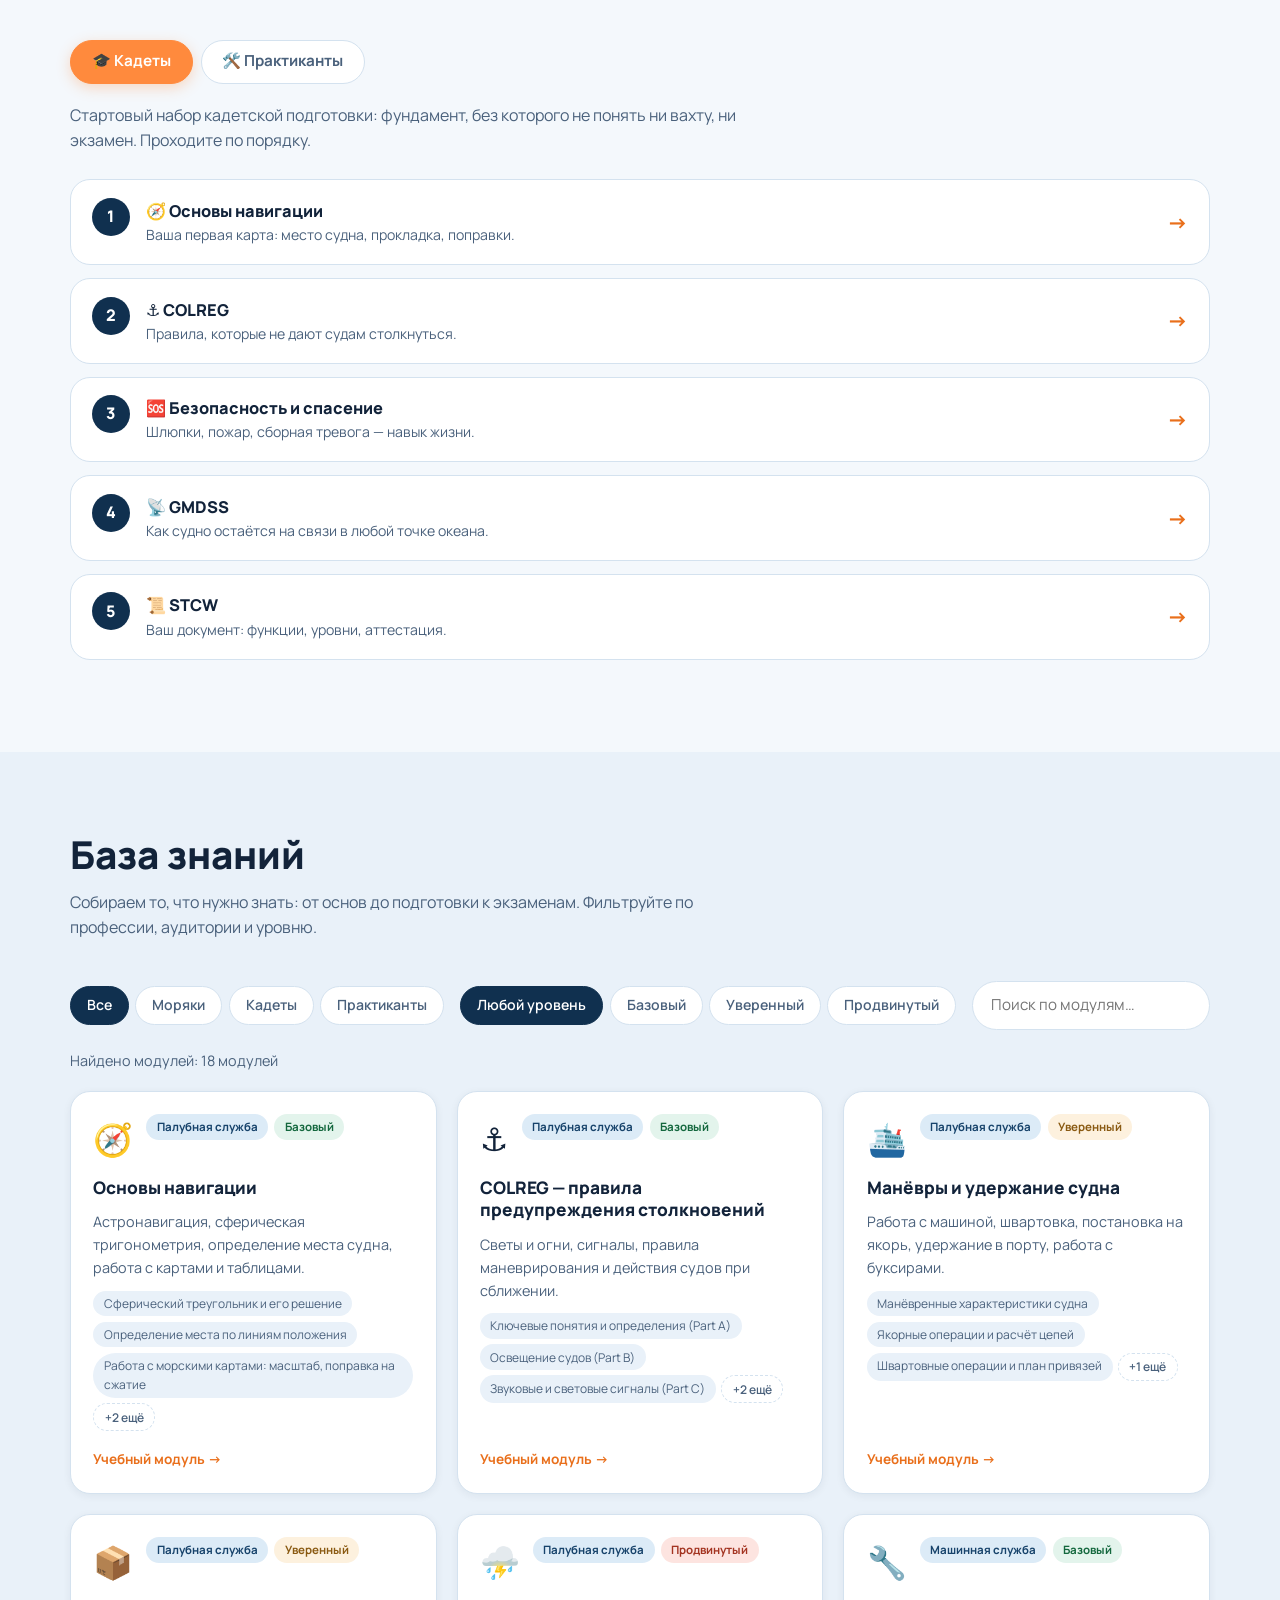
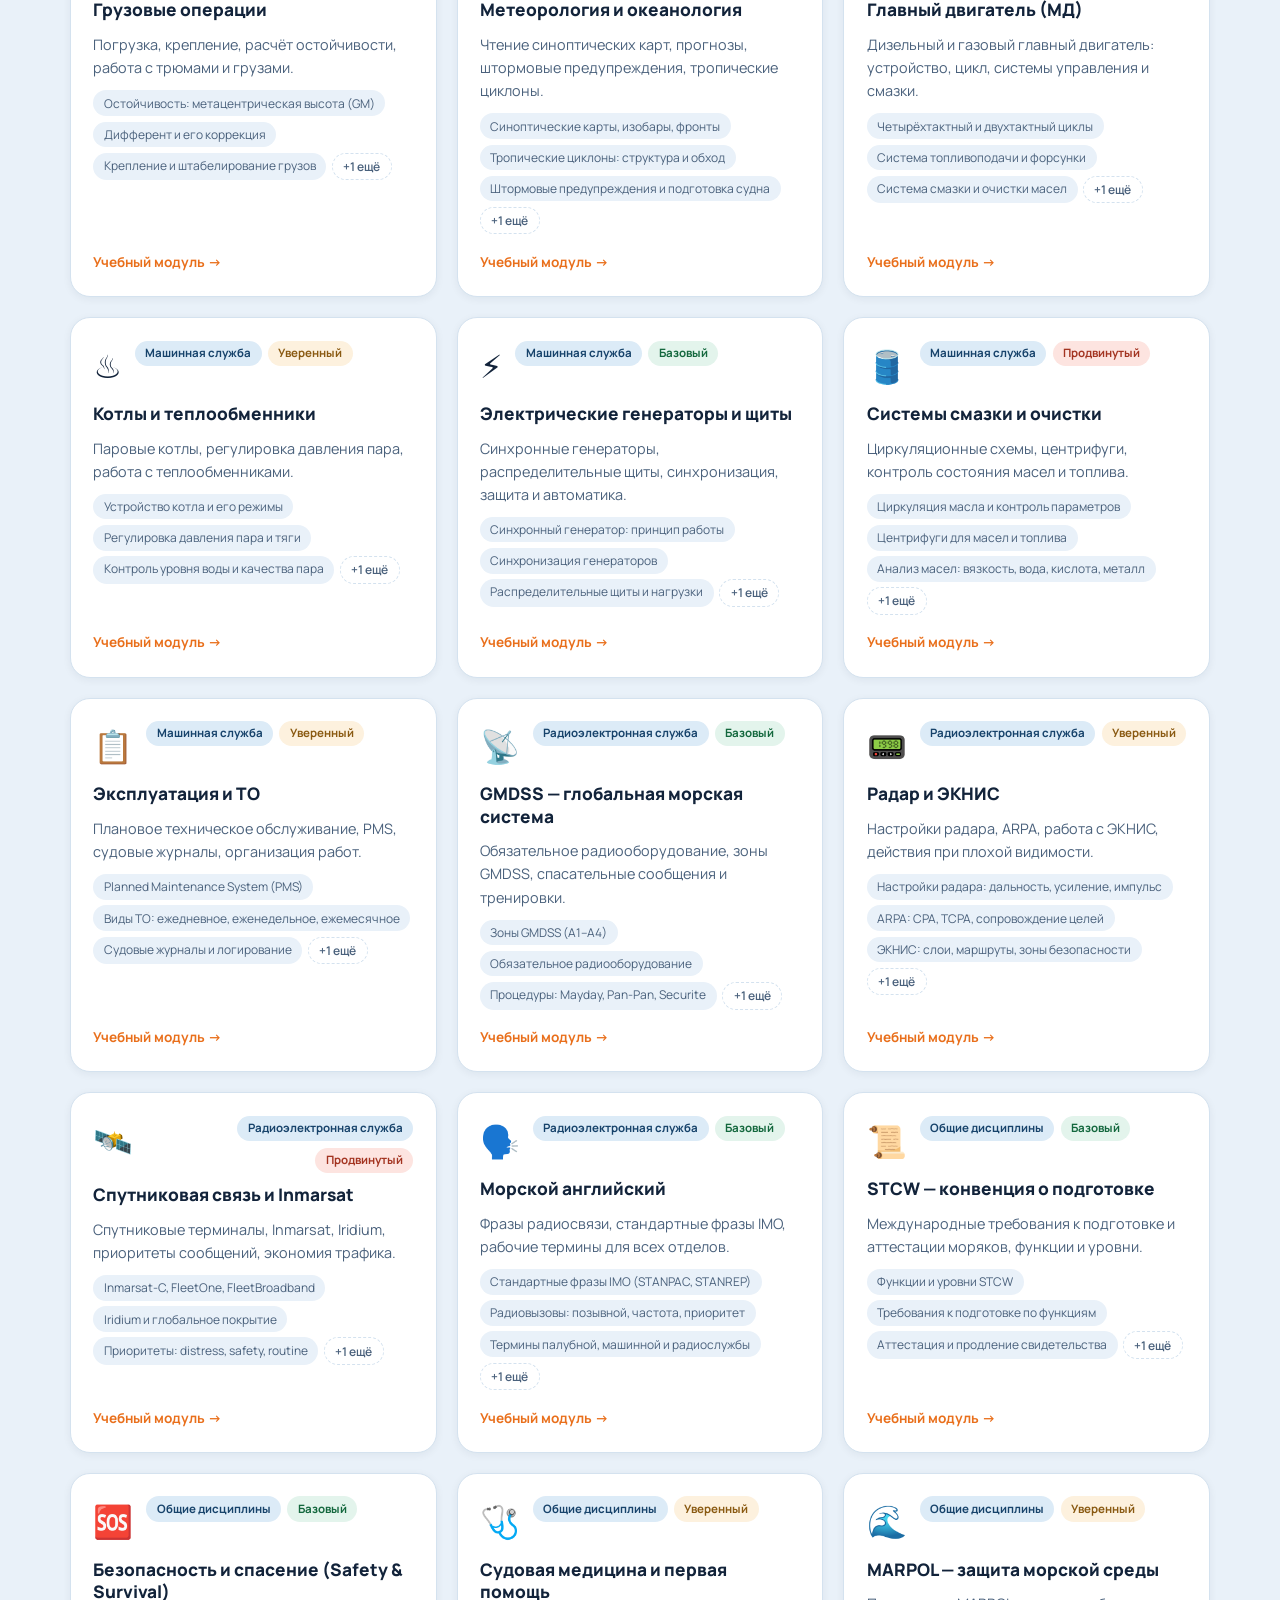
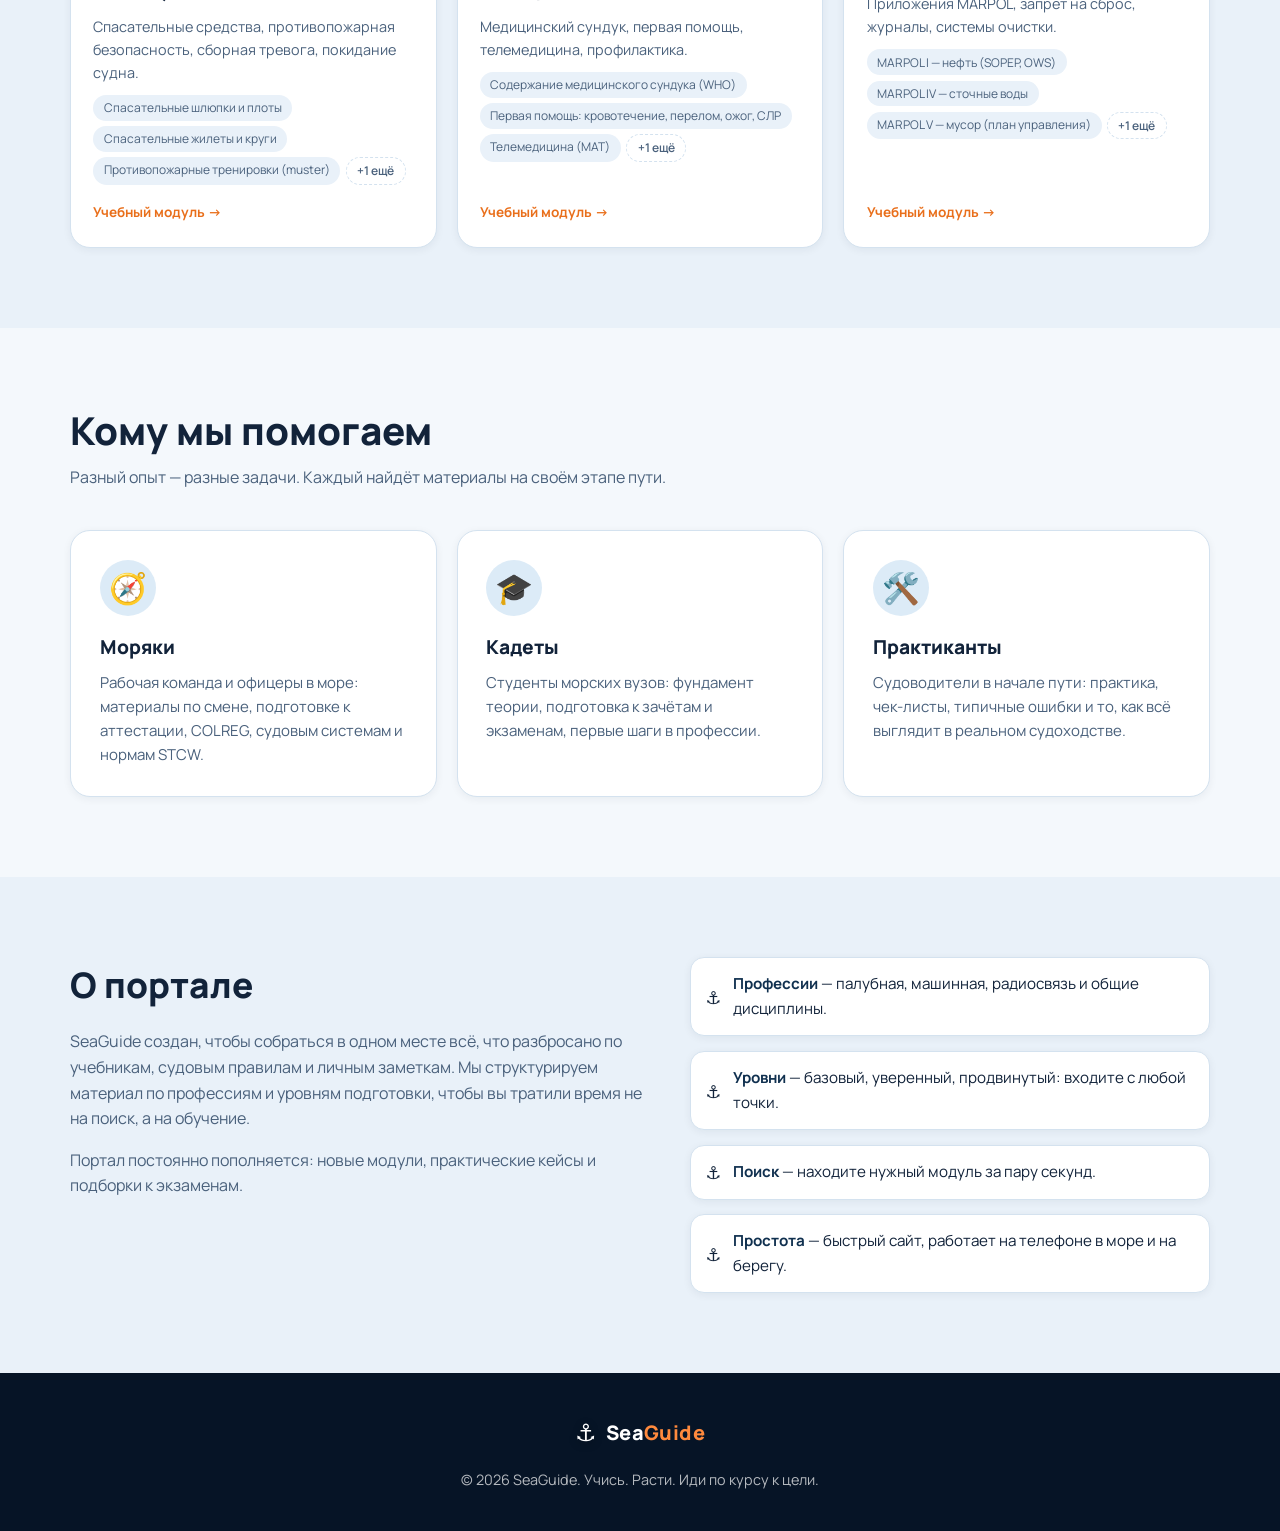
==== commit f3a243e6: "Наполнить модули учебным контентом, базовые курсы, фикс модалки - Модальные окна модулей: полноценны" ====
--- a/index.html
+++ b/index.html
@@ -23,6 +23,7 @@
 
       <nav class="main-nav" id="mainNav" aria-label="Основная навигация">
         <a href="#professions">Профессии</a>
+        <a href="#courses">Базовые курсы</a>
         <a href="#knowledge">База знаний</a>
         <a href="#audience">Аудитория</a>
         <a href="#about">О портале</a>
@@ -50,7 +51,7 @@
 
       <div class="hero-stats" aria-label="Статистика портала">
         <div class="stat"><span class="stat-num" data-count="4">0</span><span class="stat-label">профессии</span></div>
-        <div class="stat"><span class="stat-num" data-count="20">0</span><span class="stat-label">учебных модуля</span></div>
+        <div class="stat"><span class="stat-num" data-count="18">0</span><span class="stat-label">учебных модуля</span></div>
         <div class="stat"><span class="stat-num" data-count="3">0</span><span class="stat-label">уровня подготовки</span></div>
       </div>
     </div>
@@ -69,6 +70,30 @@
 
       <div class="profession-grid" id="professionGrid" role="group" aria-label="Выбор профессии">
         <!-- карточки профессий генерируются из js/data.js -->
+      </div>
+    </div>
+  </section>
+
+  <!-- ================= БАЗОВЫЕ КУРСЫ ================= -->
+  <section class="section" id="courses">
+    <div class="container">
+      <div class="section-head">
+        <h2>Базовые курсы для начинающих</h2>
+        <p>
+          Рекомендованная последовательность для входа в профессию. Каждый курс — это модуль
+          из базы знаний; нажимайте, чтобы открыть материал.
+        </p>
+      </div>
+
+      <div class="courses-tabs" id="coursesTabs" role="tablist" aria-label="Выбор группы">
+        <button class="courses-tab is-active" data-group="cadet" role="tab" aria-selected="true">🎓 Кадеты</button>
+        <button class="courses-tab" data-group="intern" role="tab" aria-selected="false">🛠️ Практиканты</button>
+      </div>
+
+      <p class="courses-intro" id="coursesIntro"></p>
+
+      <div id="coursesList">
+        <!-- шаги курсов генерируются из js/data.js (BASIC_COURSES) -->
       </div>
     </div>
   </section>
@@ -185,8 +210,7 @@
       <div class="modal-badges" id="modalBadges"></div>
       <h3 id="modalTitle"></h3>
       <p id="modalDesc" class="modal-desc"></p>
-      <h4>Что входит в модуль</h4>
-      <ul class="modal-topics" id="modalTopics"></ul>
+      <div class="modal-content" id="modalContent"></div>
     </div>
   </div>
 
--- a/css/style.css
+++ b/css/style.css
@@ -368,6 +368,23 @@
 .badge-level-advanced { background: #fde4e0; color: #a33421; }
 .module-card h3 { font-size: 1.08rem; font-weight: 800; line-height: 1.3; }
 .module-card p { color: var(--ink-soft); font-size: 0.9rem; }
+.module-topics-preview {
+  display: flex;
+  flex-wrap: wrap;
+  gap: 0.35rem;
+}
+.module-topics-preview span {
+  font-size: 0.75rem;
+  color: var(--ink-soft);
+  background: var(--bg-alt);
+  border-radius: 999px;
+  padding: 0.2rem 0.65rem;
+}
+.module-topics-preview span.more {
+  background: transparent;
+  border: 1px dashed var(--line);
+  font-weight: 600;
+}
 .module-open {
   margin-top: auto;
   padding-top: 0.4rem;
@@ -499,19 +516,109 @@
 .modal-badges { display: flex; gap: 0.4rem; flex-wrap: wrap; margin-bottom: 0.9rem; }
 .modal-card h3 { font-size: 1.4rem; font-weight: 800; margin-bottom: 0.6rem; }
 .modal-desc { color: var(--ink-soft); margin-bottom: 1.2rem; }
-.modal-card h4 { font-size: 1rem; font-weight: 800; margin: 1rem 0 0.6rem; color: var(--ocean-800); }
-.modal-topics { list-style: none; display: grid; gap: 0.5rem; }
-.modal-topics li {
+/* ---------- учебный контент модуля ---------- */
+.modal-content { margin-top: 0.4rem; }
+.mod-sec { margin-bottom: 1.4rem; }
+.mod-sec h4 {
+  font-size: 1.02rem;
+  font-weight: 800;
+  color: var(--ocean-800);
+  margin-bottom: 0.5rem;
+}
+.mod-sec p { font-size: 0.95rem; color: var(--ink-soft); margin-bottom: 0.5rem; }
+.mod-sec ul { list-style: none; display: grid; gap: 0.45rem; }
+.mod-sec li {
   position: relative;
-  padding-left: 1.6rem;
-  font-size: 0.95rem;
+  padding-left: 1.5rem;
+  font-size: 0.93rem;
   color: var(--ink-soft);
 }
-.modal-topics li::before {
+.mod-sec li::before {
   content: "▸";
   position: absolute;
-  left: 0.3rem;
+  left: 0.25rem;
   color: var(--accent);
+  font-weight: 800;
+}
+.mod-tip {
+  display: flex;
+  gap: 0.6rem;
+  align-items: flex-start;
+  background: #fff7ef;
+  border: 1px solid #ffd9b8;
+  border-radius: var(--radius);
+  padding: 0.8rem 1rem;
+  margin-top: 0.6rem;
+}
+.mod-tip span { font-size: 1.1rem; line-height: 1.4; }
+.mod-tip p { font-size: 0.9rem; color: #7a4a17; margin: 0; }
+
+/* ---------- базовые курсы ---------- */
+.courses-tabs { display: flex; gap: 0.5rem; margin-bottom: 1.2rem; }
+.courses-tab {
+  border: 1.5px solid var(--line);
+  background: var(--card);
+  color: var(--ink-soft);
+  padding: 0.55rem 1.3rem;
+  border-radius: 999px;
+  font: inherit;
+  font-size: 0.95rem;
+  font-weight: 700;
+  cursor: pointer;
+  transition: all 0.15s;
+}
+.courses-tab:hover { border-color: var(--ocean-600); color: var(--ocean-700); }
+.courses-tab.is-active {
+  background: var(--accent);
+  border-color: var(--accent);
+  color: #fff;
+  box-shadow: 0 4px 14px rgba(255, 138, 61, 0.3);
+}
+.courses-intro {
+  color: var(--ink-soft);
+  max-width: 70ch;
+  margin-bottom: 1.6rem;
+}
+.course-step {
+  display: flex;
+  gap: 1rem;
+  align-items: flex-start;
+  background: var(--card);
+  border: 1px solid var(--line);
+  border-radius: var(--radius-lg);
+  padding: 1.1rem 1.3rem;
+  margin-bottom: 0.8rem;
+  cursor: pointer;
+  text-align: left;
+  font: inherit;
+  color: inherit;
+  width: 100%;
+  transition: transform 0.15s ease, border-color 0.15s, box-shadow 0.15s;
+}
+.course-step:hover {
+  transform: translateX(4px);
+  border-color: var(--ocean-600);
+  box-shadow: var(--shadow-sm);
+}
+.course-num {
+  flex-shrink: 0;
+  width: 38px; height: 38px;
+  display: grid;
+  place-items: center;
+  border-radius: 50%;
+  background: var(--ocean-800);
+  color: #fff;
+  font-weight: 800;
+}
+.course-step:hover .course-num { background: var(--accent); }
+.course-body { flex: 1; }
+.course-body h3 { font-size: 1.02rem; font-weight: 800; }
+.course-body p { color: var(--ink-soft); font-size: 0.88rem; }
+.course-go {
+  flex-shrink: 0;
+  align-self: center;
+  font-size: 1.3rem;
+  color: var(--accent-dark);
   font-weight: 800;
 }
 
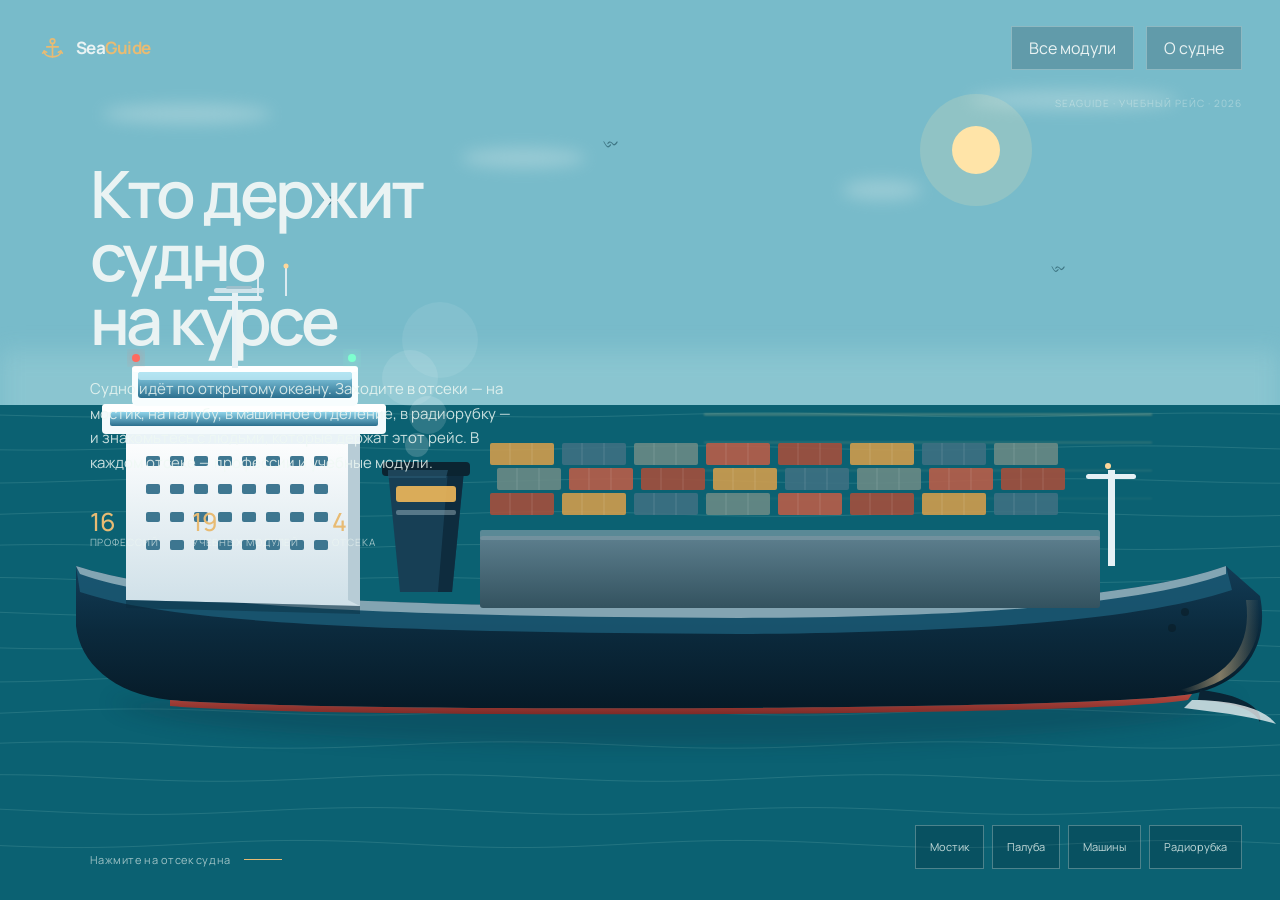
==== commit c87351e4: "feat: launch interactive maritime training vessel Replace the static portal landing page with an int" ====
--- a/index.html
+++ b/index.html
@@ -1,220 +1,315 @@
 <!DOCTYPE html>
 <html lang="ru">
 <head>
-  <meta charset="UTF-8" />
-  <meta name="viewport" content="width=device-width, initial-scale=1.0" />
-  <meta name="description" content="SeaGuide — образовательный портал для моряков, кадетов и практикантов: базы знаний по профессиям, STCW, навигация, машины, связь." />
-  <title>SeaGuide — образовательный портал для моряков</title>
-  <link rel="icon" href="data:image/svg+xml,<svg xmlns='http://www.w3.org/2000/svg' viewBox='0 0 100 100'><text y='.9em' font-size='90'>⚓</text></svg>" />
-  <link rel="preconnect" href="https://fonts.googleapis.com" />
-  <link rel="preconnect" href="https://fonts.gstatic.com" crossorigin />
-  <link href="https://fonts.googleapis.com/css2?family=Manrope:wght@400;500;600;700;800&display=swap" rel="stylesheet" />
-  <link rel="stylesheet" href="css/style.css" />
+<meta charset="UTF-8" />
+<meta name="viewport" content="width=device-width, initial-scale=1.0, viewport-fit=cover" />
+<meta name="theme-color" content="#082434" />
+<meta name="description" content="SeaGuide — интерактивное судно-портал: пройдите по мостику, палубе, машинному отделению и радиорубке и изучите морские профессии." />
+<title>SeaGuide — морские профессии, отсек за отсеком</title>
+<link rel="icon" href="data:image/svg+xml,<svg xmlns='http://www.w3.org/2000/svg' viewBox='0 0 100 100'><text y='.9em' font-size='88'>⚓</text></svg>" />
+<link rel="preconnect" href="https://fonts.googleapis.com" />
+<link rel="preconnect" href="https://fonts.gstatic.com" crossorigin />
+<link href="https://fonts.googleapis.com/css2?family=Manrope:wght@200;300;400;500;600;700;800&display=swap" rel="stylesheet" />
+<link rel="stylesheet" href="css/style.css" />
 </head>
-<body>
-
-  <!-- ================= ШАПКА ================= -->
-  <header class="site-header" id="top">
-    <div class="container header-inner">
-      <a class="logo" href="#top" aria-label="SeaGuide — на главную">
-        <span class="logo-mark">⚓</span>
-        <span class="logo-text">Sea<span>Guide</span></span>
-      </a>
-
-      <nav class="main-nav" id="mainNav" aria-label="Основная навигация">
-        <a href="#professions">Профессии</a>
-        <a href="#courses">Базовые курсы</a>
-        <a href="#knowledge">База знаний</a>
-        <a href="#audience">Аудитория</a>
-        <a href="#about">О портале</a>
-      </nav>
-
-      <button class="nav-toggle" id="navToggle" aria-label="Открыть меню" aria-expanded="false">
-        <span></span><span></span><span></span>
-      </button>
+<body data-view="hero">
+
+<!-- ═══════════ НЕБО И ОКЕАН ═══════════ -->
+<div class="world" aria-hidden="true">
+  <div class="sky"></div>
+  <div class="sun"><span class="sun-core"></span><span class="sun-halo"></span></div>
+  <div class="clouds">
+    <div class="cloud c1"></div><div class="cloud c2"></div>
+    <div class="cloud c3"></div><div class="cloud c4"></div>
+  </div>
+  <div class="gulls">
+    <span class="gull g1">ᨒ</span><span class="gull g2">ᨒ</span><span class="gull g3">ᨒ</span>
+  </div>
+  <div class="horizon-haze"></div>
+  <canvas class="sea" id="seaCanvas"></canvas>
+  <div class="sea-glare"></div>
+</div>
+
+<!-- ═══════════ СУДНО ═══════════ -->
+<div class="stage" id="stage">
+  <svg id="scene" class="scene" viewBox="0 0 1600 900" preserveAspectRatio="xMidYMid slice" role="img" aria-label="Большое судно идёт по открытому океану">
+    <defs>
+      <linearGradient id="hullG" x1="0" y1="0" x2="0" y2="1">
+        <stop offset="0" stop-color="#123c56"/><stop offset=".45" stop-color="#0b2a3d"/><stop offset="1" stop-color="#061a27"/>
+      </linearGradient>
+      <linearGradient id="bootG" x1="0" y1="0" x2="0" y2="1">
+        <stop offset="0" stop-color="#b8493f"/><stop offset="1" stop-color="#7d2b28"/>
+      </linearGradient>
+      <linearGradient id="whiteG" x1="0" y1="0" x2="0" y2="1">
+        <stop offset="0" stop-color="#ffffff"/><stop offset="1" stop-color="#cfe0e8"/>
+      </linearGradient>
+      <linearGradient id="deckG" x1="0" y1="0" x2="0" y2="1">
+        <stop offset="0" stop-color="#5d7f8e"/><stop offset="1" stop-color="#33525f"/>
+      </linearGradient>
+      <linearGradient id="glassG" x1="0" y1="0" x2="0" y2="1">
+        <stop offset="0" stop-color="#8fd4ea"/><stop offset="1" stop-color="#2b6f8e"/>
+      </linearGradient>
+      <linearGradient id="sunBand" x1="0" y1="0" x2="1" y2="0">
+        <stop offset="0" stop-color="#ffd79a" stop-opacity="0"/>
+        <stop offset=".5" stop-color="#ffd79a" stop-opacity=".9"/>
+        <stop offset="1" stop-color="#ffd79a" stop-opacity="0"/>
+      </linearGradient>
+      <radialGradient id="glowG"><stop offset="0" stop-color="#ffd79a" stop-opacity=".55"/><stop offset="1" stop-color="#ffd79a" stop-opacity="0"/></radialGradient>
+      <filter id="soft" x="-40%" y="-40%" width="180%" height="180%"><feGaussianBlur stdDeviation="10"/></filter>
+      <filter id="glow" x="-60%" y="-60%" width="220%" height="220%">
+        <feGaussianBlur stdDeviation="7" result="b"/><feMerge><feMergeNode in="b"/><feMergeNode in="SourceGraphic"/></feMerge>
+      </filter>
+    </defs>
+
+    <g id="camera">
+      <!-- отражение и пена -->
+      <g id="shipReflection" opacity=".22" filter="url(#soft)">
+        <path d="M270,700 L1400,700 C1330,760 320,760 270,700 Z" fill="#0a2434"/>
+      </g>
+
+      <g id="shipBob">
+        <!-- ===== КОРПУС ===== -->
+        <g id="hull">
+          <path d="M236,566 C330,596 520,606 900,608 C1140,609 1300,596 1386,566
+                   L1420,596 C1430,646 1404,684 1352,694 C1240,712 460,712 330,700
+                   C272,694 240,662 236,626 Z" fill="url(#hullG)"/>
+          <!-- надводный борт -->
+          <path d="M236,566 C330,596 520,606 900,608 C1140,609 1300,596 1386,566
+                   L1392,590 C1300,620 1140,632 900,634 C520,632 330,622 240,592 Z" fill="#1b5a75" opacity=".85"/>
+          <!-- осадка -->
+          <path d="M330,700 C460,712 1240,712 1352,694 L1348,700 C1240,718 460,718 330,706 Z" fill="url(#bootG)"/>
+          <!-- солнечный блик по борту -->
+          <path d="M1418,600 C1426,646 1400,682 1348,692 L1340,690 C1392,676 1412,644 1406,600 Z" fill="url(#sunBand)" opacity=".55"/>
+          <!-- бульб -->
+          <path d="M1360,690 C1400,694 1424,708 1420,722 C1414,708 1388,702 1358,700 Z" fill="#0a2434"/>
+          <!-- клюзы / марки -->
+          <circle cx="1345" cy="612" r="4" fill="#0a1c27" opacity=".6"/>
+          <circle cx="1332" cy="628" r="4" fill="#0a1c27" opacity=".6"/>
+        </g>
+
+        <!-- ===== ВАХТЕННАЯ ПАЛУБА (обвязка) ===== -->
+        <path d="M236,566 C330,596 520,606 900,608 C1140,609 1300,596 1386,566 L1386,574 C1300,604 1140,617 900,618 C520,616 330,606 240,574 Z" fill="#dbe7ec" opacity=".55"/>
+
+        <!-- ===== ГРУЗОВЫЕ БЭИ (контейнеры) ===== -->
+        <g id="cargo">
+          <rect x="640" y="536" width="620" height="72" rx="3" fill="url(#deckG)"/>
+          <g id="containers"></g>
+          <!-- люковые крышки -->
+          <rect x="640" y="530" width="620" height="10" rx="2" fill="#7d9aa6" opacity=".7"/>
+        </g>
+
+        <!-- ===== НАДСТРОЙКА ===== -->
+        <g id="house">
+          <!-- корпус надстройки -->
+          <path d="M286,432 L520,432 L520,606 L286,600 Z" fill="url(#whiteG)"/>
+          <path d="M508,432 L520,432 L520,606 L508,600 Z" fill="#b7ccd6"/>
+          <path d="M286,432 L520,432 L520,444 L286,444 Z" fill="#eaf3f7"/>
+          <!-- ряды иллюминаторов -->
+          <g class="windows" fill="#2c6a86" opacity=".9">
+            <rect x="306" y="456" width="14" height="10" rx="2"/><rect x="330" y="456" width="14" height="10" rx="2"/>
+            <rect x="354" y="456" width="14" height="10" rx="2"/><rect x="378" y="456" width="14" height="10" rx="2"/>
+            <rect x="402" y="456" width="14" height="10" rx="2"/><rect x="426" y="456" width="14" height="10" rx="2"/>
+            <rect x="450" y="456" width="14" height="10" rx="2"/><rect x="474" y="456" width="14" height="10" rx="2"/>
+            <rect x="306" y="484" width="14" height="10" rx="2"/><rect x="330" y="484" width="14" height="10" rx="2"/>
+            <rect x="354" y="484" width="14" height="10" rx="2"/><rect x="378" y="484" width="14" height="10" rx="2"/>
+            <rect x="402" y="484" width="14" height="10" rx="2"/><rect x="426" y="484" width="14" height="10" rx="2"/>
+            <rect x="450" y="484" width="14" height="10" rx="2"/><rect x="474" y="484" width="14" height="10" rx="2"/>
+            <rect x="306" y="512" width="14" height="10" rx="2"/><rect x="330" y="512" width="14" height="10" rx="2"/>
+            <rect x="354" y="512" width="14" height="10" rx="2"/><rect x="378" y="512" width="14" height="10" rx="2"/>
+            <rect x="402" y="512" width="14" height="10" rx="2"/><rect x="426" y="512" width="14" height="10" rx="2"/>
+            <rect x="450" y="512" width="14" height="10" rx="2"/><rect x="474" y="512" width="14" height="10" rx="2"/>
+            <rect x="306" y="540" width="14" height="10" rx="2"/><rect x="330" y="540" width="14" height="10" rx="2"/>
+            <rect x="354" y="540" width="14" height="10" rx="2"/><rect x="378" y="540" width="14" height="10" rx="2"/>
+            <rect x="402" y="540" width="14" height="10" rx="2"/><rect x="426" y="540" width="14" height="10" rx="2"/>
+            <rect x="450" y="540" width="14" height="10" rx="2"/><rect x="474" y="540" width="14" height="10" rx="2"/>
+          </g>
+          <!-- крыло мостика -->
+          <rect x="262" y="404" width="284" height="30" rx="4" fill="#f4fafc"/>
+          <rect x="262" y="404" width="284" height="8" rx="4" fill="#ffffff"/>
+          <rect x="270" y="412" width="268" height="14" rx="2" fill="url(#glassG)"/>
+          <!-- ходовой мостик: остекление -->
+          <rect x="292" y="366" width="226" height="40" rx="5" fill="#f7fdfe"/>
+          <rect x="298" y="372" width="214" height="26" rx="3" fill="url(#glassG)"/>
+          <rect x="298" y="372" width="214" height="8" rx="3" fill="#bfeaf6" opacity=".8"/>
+          <rect x="292" y="366" width="226" height="6" rx="3" fill="#ffffff"/>
+          <!-- мачта с радаром -->
+          <rect x="392" y="292" width="6" height="76" fill="#e6f1f5"/>
+          <rect x="368" y="296" width="54" height="5" rx="2.5" fill="#e6f1f5"/>
+          <g id="radar" style="transform-origin:399px 296px">
+            <rect x="374" y="288" width="50" height="5" rx="2.5" fill="#cfe3ea"/>
+            <rect x="386" y="286" width="26" height="3" rx="1.5" fill="#9fc0cc"/>
+          </g>
+          <!-- антенны -->
+          <line x1="418" y1="296" x2="418" y2="258" stroke="#dbeaf0" stroke-width="2"/>
+          <line x1="446" y1="296" x2="446" y2="268" stroke="#dbeaf0" stroke-width="2"/>
+          <circle cx="446" cy="266" r="2.5" fill="#ffd79a"/>
+          <circle cx="418" cy="256" r="2" fill="#ff6b5e" class="blink"/>
+          <!-- тень под надстройкой -->
+          <path d="M286,600 L520,606 L520,614 L286,608 Z" fill="#0b2a3d" opacity=".45"/>
+        </g>
+
+        <!-- ===== ТРУБА ===== -->
+        <g id="funnel">
+          <path d="M548,470 L624,470 L612,592 L560,592 Z" fill="#173f55"/>
+          <path d="M624,470 L612,592 L598,592 L608,470 Z" fill="#0e2c3e"/>
+          <rect x="542" y="462" width="88" height="14" rx="4" fill="#0b2431"/>
+          <rect x="556" y="486" width="60" height="16" rx="3" fill="#f0b95a" opacity=".9"/>
+          <rect x="556" y="510" width="60" height="5" rx="2" fill="#cfe3ea" opacity=".35"/>
+          <path d="M548,470 L608,470 L606,478 L548,478 Z" fill="#2a5b73" opacity=".6"/>
+        </g>
+
+        <!-- ===== ДЫМ ===== -->
+        <g id="smoke" fill="#ffffff"></g>
+
+        <!-- ===== БАК / БАШЕННЫЕ КРАНЫ БУДУЩЕГО ===== -->
+        <g id="foremast">
+          <rect x="1268" y="470" width="7" height="96" fill="#e6f1f5"/>
+          <rect x="1246" y="474" width="50" height="5" rx="2.5" fill="#e6f1f5"/>
+          <circle cx="1268" cy="466" r="3" fill="#ffd79a"/>
+        </g>
+        <!-- ===== ВАХТЕННЫЕ ОГНИ ===== -->
+        <g id="navlights">
+          <circle cx="512" cy="358" r="4" fill="#7dffcf" filter="url(#glow)" class="glow-slow"/>
+          <circle cx="296" cy="358" r="4" fill="#ff6b5e" filter="url(#glow)" class="glow-slow"/>
+        </g>
+      </g>
+
+      <!-- ===== КЛИКАБЕЛЬНЫЕ ЗОНЫ ===== -->
+      <g id="hotspots" class="hotspots"></g>
+
+      <!-- ===== БУРУН У НОСА ===== -->
+      <g id="bowWash" opacity=".9">
+        <path d="M1352,700 C1392,700 1424,708 1436,724 C1410,716 1376,712 1344,708 Z" fill="#ffffff" opacity=".8"/>
+      </g>
+    </g>
+  </svg>
+</div>
+
+<!-- ═══════════ HUD ═══════════ -->
+<header class="hud hud-top">
+  <a class="brand" href="#/" data-go="hero" aria-label="SeaGuide — вернуться на судно">
+    <span class="brand-mark" aria-hidden="true"><svg viewBox="0 0 24 24" fill="none" stroke="currentColor" stroke-width="1.6" stroke-linecap="round"><circle cx="12" cy="5" r="2.2"/><path d="M12 7.2V20"/><path d="M6.5 10.5h11"/><path d="M4 14.5c0 3.6 3.6 5.5 8 5.5s8-1.9 8-5.5"/><path d="M4 14.5l-1.4 2M4 14.5l2.4 1M20 14.5l1.4 2M20 14.5l-2.4 1"/></svg></span>
+    <span class="brand-text">Sea<span>Guide</span></span>
+  </a>
+  <div class="hud-actions">
+    <button class="hud-btn" data-open="all"><span>Все модули</span></button>
+    <button class="hud-btn" data-open="about"><span>О судне</span></button>
+  </div>
+</header>
+
+<div class="hero-copy" id="heroCopy">
+  <h1 class="hero-title"><span class="line">Кто держит судно</span> <span class="line">на курсе</span></h1>
+  <p class="hero-lead">Судно идёт по открытому океану. Заходите в отсеки — на мостик, на палубу, в машинное отделение, в радиорубку — и знакомьтесь с людьми, которые держат этот рейс. В каждом отсеке — профессии и учебные модули.</p>
+  <div class="hero-stats">
+    <div class="hs"><b data-count="16">16</b><span>профессий</span></div>
+    <div class="hs"><b data-count="19">19</b><span>учебных модулей</span></div>
+    <div class="hs"><b data-count="4">4</b><span>отсека</span></div>
+  </div>
+</div>
+
+<nav class="zone-dock" id="zoneDock" aria-label="Отсеки судна"></nav>
+<noscript>
+  <div class="noscript-fallback">
+    <strong>SeaGuide работает и без анимаций.</strong>
+    <span>Откройте учебные модули напрямую:</span>
+    <a href="module.html?id=deck-nav-basic">Навигация</a>
+    <a href="module.html?id=eng-main">Главный двигатель</a>
+    <a href="module.html?id=rad-gmdss">GMDSS</a>
+    <a href="module.html?id=gen-safety">Безопасность</a>
+  </div>
+</noscript>
+
+<div class="scroll-hint" id="scrollHint"><span>Нажмите на отсек судна</span><i></i></div>
+
+<!-- ═══════════ ПАНЕЛЬ ОТСЕКА ═══════════ -->
+<section class="room" id="room" hidden aria-labelledby="roomTitle">
+  <div class="room-bg" aria-hidden="true">
+    <canvas class="room-canvas" id="roomCanvas"></canvas>
+    <div class="room-vignette"></div>
+  </div>
+
+  <header class="room-head">
+    <button class="back-btn" id="roomBack"><span class="back-arrow">←</span> На палубу</button>
+    <div class="room-titles">
+      <p class="room-kicker" id="roomKicker">Отсек</p>
+      <h2 id="roomTitle">Мостик</h2>
+      <p id="roomDesc"></p>
     </div>
+    <div class="room-meta" id="roomMeta"></div>
   </header>
 
-  <!-- ================= ГЛАВНЫЙ ЭКРАН ================= -->
-  <section class="hero">
-    <div class="container hero-inner">
-      <p class="hero-eyebrow">Образовательный портал для тех, кто выбрал море</p>
-      <h1>Учись. Расти.<br /><span class="accent">Иди по курсу</span> к цели.</h1>
-      <p class="hero-lead">
-        SeaGuide — структурированная база знаний для моряков, кадетов и практикантов.
-        Выберите профессию и уровень — получите подборку материалов именно под вас.
-      </p>
-      <div class="hero-actions">
-        <a href="#professions" class="btn btn-primary">Выбрать профессию</a>
-        <a href="#knowledge" class="btn btn-ghost">К базе знаний</a>
-      </div>
-
-      <div class="hero-stats" aria-label="Статистика портала">
-        <div class="stat"><span class="stat-num" data-count="4">0</span><span class="stat-label">профессии</span></div>
-        <div class="stat"><span class="stat-num" data-count="18">0</span><span class="stat-label">учебных модуля</span></div>
-        <div class="stat"><span class="stat-num" data-count="3">0</span><span class="stat-label">уровня подготовки</span></div>
-      </div>
+  <div class="room-body">
+    <div class="crew-grid" id="crewGrid"></div>
+  </div>
+
+  <div class="room-foot">
+    <div class="room-rail" id="roomRail" aria-label="Переключение отсеков"></div>
+  </div>
+</section>
+
+<!-- ═══════════ КАРТОЧКА ПРОФЕССИИ ═══════════ -->
+<div class="sheet-layer" id="crewLayer" hidden>
+  <div class="sheet-scrim" data-close="crew"></div>
+  <article class="sheet" role="dialog" aria-modal="true" aria-labelledby="crewName">
+    <button class="sheet-close" data-close="crew" aria-label="Закрыть">✕</button>
+    <div class="sheet-scroll" id="crewScroll"></div>
+  </article>
+</div>
+
+<!-- ═══════════ КАРТОЧКА МОДУЛЯ ═══════════ -->
+<div class="sheet-layer" id="moduleLayer" hidden>
+  <div class="sheet-scrim" data-close="module"></div>
+  <article class="sheet sheet-wide" role="dialog" aria-modal="true" aria-labelledby="modName">
+    <button class="sheet-close" data-close="module" aria-label="Закрыть">✕</button>
+    <div class="sheet-scroll" id="moduleScroll"></div>
+  </article>
+</div>
+
+<!-- ═══════════ ВСЕ МОДУЛИ ═══════════ -->
+<div class="sheet-layer" id="allLayer" hidden>
+  <div class="sheet-scrim" data-close="all"></div>
+  <article class="sheet sheet-wide" role="dialog" aria-modal="true" aria-labelledby="allTitle">
+    <button class="sheet-close" data-close="all" aria-label="Закрыть">✕</button>
+    <div class="sheet-scroll">
+      <p class="sheet-kicker">Бортовая библиотека</p>
+      <h2 id="allTitle">Все учебные модули</h2>
+      <p class="sheet-lead">Девятнадцать модулей — от навигации до MARPOL. Фильтруйте по отсеку и уровню.</p>
+      <div class="filter-row" id="allFilters"></div>
+      <input class="search" id="allSearch" type="search" placeholder="Поиск по модулям…" aria-label="Поиск по модулям" />
+      <div class="mod-grid" id="allGrid"></div>
     </div>
-    <svg class="hero-wave" viewBox="0 0 1440 90" preserveAspectRatio="none" aria-hidden="true">
-      <path d="M0,48 C240,90 480,10 720,40 C960,70 1200,20 1440,50 L1440,90 L0,90 Z" fill="var(--bg)"></path>
-    </svg>
-  </section>
-
-  <!-- ================= ВЫБОР ПРОФЕССИИ ================= -->
-  <section class="section" id="professions">
-    <div class="container">
-      <div class="section-head">
-        <h2>Выберите свою профессию</h2>
-        <p>Базы знаний адаптируются под выбранное направление. Можно смотреть материалы по всем профессиям сразу.</p>
-      </div>
-
-      <div class="profession-grid" id="professionGrid" role="group" aria-label="Выбор профессии">
-        <!-- карточки профессий генерируются из js/data.js -->
-      </div>
+  </article>
+</div>
+
+<!-- ═══════════ О СУДНЕ ═══════════ -->
+<div class="sheet-layer" id="aboutLayer" hidden>
+  <div class="sheet-scrim" data-close="about"></div>
+  <article class="sheet" role="dialog" aria-modal="true" aria-labelledby="aboutTitle">
+    <button class="sheet-close" data-close="about" aria-label="Закрыть">✕</button>
+    <div class="sheet-scroll">
+      <p class="sheet-kicker">О проекте</p>
+      <h2 id="aboutTitle">Один рейс — четыре отсека и одна дорога в море</h2>
+      <p class="sheet-lead">SeaGuide собран как судно: идёшь по палубе, заходишь в отсек и находишь людей, которые там работают. Вместо скучного каталога — путь по судну.</p>
+      <ul class="about-list">
+        <li><strong>Мостик</strong> — капитан, старший помощник, штурман: навигация, правила расхождения, погода.</li>
+        <li><strong>Палуба</strong> — боцман и матросы: грузовые операции, швартовка, судовые работы.</li>
+        <li><strong>Машинное отделение</strong> — механики и электрики: главный двигатель, котлы, генераторы.</li>
+        <li><strong>Радиорубка</strong> — GMDSS, радар, спутник, морской английский.</li>
+        <li><strong>Общие дисциплины</strong> — STCW, безопасность, медицина, MARPOL: фундамент для всех на борту.</li>
+      </ul>
+      <p class="sheet-note">Погода на сайте — солнечная, берег не виден намеренно: в открытом море порт остаётся далеко позади, а навыки — с тобой.</p>
     </div>
-  </section>
-
-  <!-- ================= БАЗОВЫЕ КУРСЫ ================= -->
-  <section class="section" id="courses">
-    <div class="container">
-      <div class="section-head">
-        <h2>Базовые курсы для начинающих</h2>
-        <p>
-          Рекомендованная последовательность для входа в профессию. Каждый курс — это модуль
-          из базы знаний; нажимайте, чтобы открыть материал.
-        </p>
-      </div>
-
-      <div class="courses-tabs" id="coursesTabs" role="tablist" aria-label="Выбор группы">
-        <button class="courses-tab is-active" data-group="cadet" role="tab" aria-selected="true">🎓 Кадеты</button>
-        <button class="courses-tab" data-group="intern" role="tab" aria-selected="false">🛠️ Практиканты</button>
-      </div>
-
-      <p class="courses-intro" id="coursesIntro"></p>
-
-      <div id="coursesList">
-        <!-- шаги курсов генерируются из js/data.js (BASIC_COURSES) -->
-      </div>
-    </div>
-  </section>
-
-  <!-- ================= БАЗА ЗНАНИЙ ================= -->
-  <section class="section section-alt" id="knowledge">
-    <div class="container">
-      <div class="section-head">
-        <h2>База знаний</h2>
-        <p>Собираем то, что нужно знать: от основ до подготовки к экзаменам. Фильтруйте по профессии, аудитории и уровню.</p>
-      </div>
-
-      <div class="filters">
-        <div class="pill-group" id="audienceFilter" role="group" aria-label="Фильтр по аудитории">
-          <button class="pill is-active" data-audience="all">Все</button>
-          <button class="pill" data-audience="sailor">Моряки</button>
-          <button class="pill" data-audience="cadet">Кадеты</button>
-          <button class="pill" data-audience="intern">Практиканты</button>
-        </div>
-
-        <div class="pill-group" id="levelFilter" role="group" aria-label="Фильтр по уровню">
-          <button class="pill is-active" data-level="all">Любой уровень</button>
-          <button class="pill" data-level="basic">Базовый</button>
-          <button class="pill" data-level="mid">Уверенный</button>
-          <button class="pill" data-level="advanced">Продвинутый</button>
-        </div>
-
-        <div class="search-wrap">
-          <input type="search" id="searchInput" class="search-input" placeholder="Поиск по модулям…" aria-label="Поиск по модулям" />
-        </div>
-      </div>
-
-      <p class="result-count" id="resultCount" aria-live="polite"></p>
-
-      <div class="module-grid" id="moduleGrid">
-        <!-- модули генерируются из js/data.js -->
-      </div>
-
-      <div class="empty-state" id="emptyState" hidden>
-        <span class="empty-icon">🌊</span>
-        <h3>По выбранным условиям ничего не нашлось</h3>
-        <p>Попробуйте смягчить фильтры или сбросить их.</p>
-        <button class="btn btn-primary" id="resetFilters">Сбросить фильтры</button>
-      </div>
-    </div>
-  </section>
-
-  <!-- ================= АУДИТОРИЯ ================= -->
-  <section class="section" id="audience">
-    <div class="container">
-      <div class="section-head">
-        <h2>Кому мы помогаем</h2>
-        <p>Разный опыт — разные задачи. Каждый найдёт материалы на своём этапе пути.</p>
-      </div>
-      <div class="audience-grid">
-        <article class="audience-card">
-          <div class="audience-icon" aria-hidden="true">🧭</div>
-          <h3>Моряки</h3>
-          <p>Рабочая команда и офицеры в море: материалы по смене, подготовке к аттестации, COLREG, судовым системам и нормам STCW.</p>
-        </article>
-        <article class="audience-card">
-          <div class="audience-icon" aria-hidden="true">🎓</div>
-          <h3>Кадеты</h3>
-          <p>Студенты морских вузов: фундамент теории, подготовка к зачётам и экзаменам, первые шаги в профессии.</p>
-        </article>
-        <article class="audience-card">
-          <div class="audience-icon" aria-hidden="true">🛠️</div>
-          <h3>Практиканты</h3>
-          <p>Судоводители в начале пути: практика, чек-листы, типичные ошибки и то, как всё выглядит в реальном судоходстве.</p>
-        </article>
-      </div>
-    </div>
-  </section>
-
-  <!-- ================= О ПОРТАЛЕ ================= -->
-  <section class="section section-alt" id="about">
-    <div class="container about-grid">
-      <div>
-        <h2>О портале</h2>
-        <p>
-          SeaGuide создан, чтобы собраться в одном месте всё, что разбросано по учебникам,
-          судовым правилам и личным заметкам. Мы структурируем материал по профессиям и уровням
-          подготовки, чтобы вы тратили время не на поиск, а на обучение.
-        </p>
-        <p>
-          Портал постоянно пополняется: новые модули, практические кейсы и подборки к экзаменам.
-        </p>
-      </div>
-      <ul class="feature-list">
-        <li><strong>Профессии</strong> — палубная, машинная, радиосвязь и общие дисциплины.</li>
-        <li><strong>Уровни</strong> — базовый, уверенный, продвинутый: входите с любой точки.</li>
-        <li><strong>Поиск</strong> — находите нужный модуль за пару секунд.</li>
-        <li><strong>Простота</strong> — быстрый сайт, работает на телефоне в море и на берегу.</li>
-      </ul>
-    </div>
-  </section>
-
-  <!-- ================= ПОДВАЛ ================= -->
-  <footer class="site-footer">
-    <div class="container footer-inner">
-      <a class="logo logo-light" href="#top">
-        <span class="logo-mark">⚓</span>
-        <span class="logo-text">Sea<span>Guide</span></span>
-      </a>
-      <p>© 2026 SeaGuide. Учись. Расти. Иди по курсу к цели.</p>
-    </div>
-  </footer>
-
-  <!-- ================= МОДАЛЬНОЕ ОКНО МОДУЛЯ ================= -->
-  <div class="modal" id="moduleModal" role="dialog" aria-modal="true" aria-labelledby="modalTitle" hidden>
-    <div class="modal-backdrop" data-close-modal></div>
-    <div class="modal-card" role="document">
-      <button class="modal-close" data-close-modal aria-label="Закрыть">&times;</button>
-      <div class="modal-badges" id="modalBadges"></div>
-      <h3 id="modalTitle"></h3>
-      <p id="modalDesc" class="modal-desc"></p>
-      <div class="modal-content" id="modalContent"></div>
-    </div>
-  </div>
-
-  <script src="js/data.js"></script>
-  <script src="js/app.js"></script>
+  </article>
+</div>
+
+<!-- ═══════════ ПЕРЕХОД МЕЖДУ СТРАНИЦАМИ ═══════════ -->
+<div class="wipe" id="wipe" aria-hidden="true"><div class="wipe-panel"></div></div>
+
+<footer class="site-signature">SeaGuide · учебный рейс · 2026</footer>
+
+<script src="vendor/anime.umd.min.js"></script>
+<script src="js/data.js"></script>
+<script src="js/crew.js"></script>
+<script src="js/app.js"></script>
 </body>
 </html>
--- a/css/style.css
+++ b/css/style.css
@@ -1,653 +1,282 @@
-/* =========================================================
-   SeaGuide — образовательный портал для моряков
-   ========================================================= */
-
+/* SeaGuide · interactive vessel */
 :root {
-  /* палитра: глубокий океан + акцент "маяк" */
-  --ocean-950: #061426;
-  --ocean-900: #0a1f38;
-  --ocean-800: #10304f;
-  --ocean-700: #17436b;
-  --ocean-600: #215a8a;
-  --ocean-100: #dcebf7;
-  --bg: #f4f8fc;
-  --bg-alt: #e9f1f9;
-  --card: #ffffff;
-  --ink: #12233a;
-  --ink-soft: #4a617c;
-  --line: #d4e2ef;
-  --accent: #ff8a3d;
-  --accent-dark: #e96f1b;
-  --teal: #0e9aa7;
-  --shadow-sm: 0 2px 8px rgba(10, 31, 56, 0.06);
-  --shadow-md: 0 8px 28px rgba(10, 31, 56, 0.10);
-  --radius: 14px;
-  --radius-lg: 20px;
-}
-
-* { margin: 0; padding: 0; box-sizing: border-box; }
-
-html { scroll-behavior: smooth; }
-
-body {
-  font-family: "Manrope", system-ui, -apple-system, "Segoe UI", sans-serif;
-  color: var(--ink);
-  background: var(--bg);
-  line-height: 1.6;
-  -webkit-font-smoothing: antialiased;
-}
-
-.container {
-  width: min(1140px, 92%);
-  margin-inline: auto;
-}
-
-/* ---------- кнопки ---------- */
-.btn {
-  display: inline-block;
-  padding: 0.8rem 1.6rem;
-  border-radius: 999px;
-  font-weight: 700;
-  font-size: 0.95rem;
-  text-decoration: none;
-  border: 2px solid transparent;
-  cursor: pointer;
-  transition: transform 0.15s ease, box-shadow 0.15s ease, background 0.15s ease;
-}
-.btn:active { transform: scale(0.97); }
-.btn-primary {
-  background: var(--accent);
-  color: #fff;
-  box-shadow: 0 6px 18px rgba(255, 138, 61, 0.35);
-}
-.btn-primary:hover { background: var(--accent-dark); }
-.btn-ghost {
-  border-color: rgba(255, 255, 255, 0.5);
-  color: #fff;
-}
-.btn-ghost:hover { background: rgba(255, 255, 255, 0.12); }
-
-/* ---------- шапка ---------- */
-.site-header {
-  position: sticky;
-  top: 0;
-  z-index: 50;
-  background: rgba(6, 20, 38, 0.92);
-  backdrop-filter: blur(10px);
-  border-bottom: 1px solid rgba(255, 255, 255, 0.08);
-}
-.header-inner {
-  display: flex;
-  align-items: center;
-  justify-content: space-between;
-  gap: 1rem;
-  padding: 0.8rem 0;
-}
-.logo {
-  display: inline-flex;
-  align-items: center;
-  gap: 0.55rem;
-  text-decoration: none;
-  color: #fff;
-  font-weight: 800;
-  font-size: 1.25rem;
-  letter-spacing: 0.02em;
-}
-.logo-mark {
-  font-size: 1.5rem;
-  filter: drop-shadow(0 2px 4px rgba(0,0,0,0.4));
-}
-.logo-text span { color: var(--accent); }
-
-.main-nav { display: flex; gap: 1.6rem; }
-.main-nav a {
-  color: rgba(255, 255, 255, 0.85);
-  text-decoration: none;
-  font-weight: 600;
-  font-size: 0.95rem;
-  transition: color 0.15s;
-}
-.main-nav a:hover { color: var(--accent); }
-
-.nav-toggle {
-  display: none;
-  flex-direction: column;
-  gap: 5px;
-  background: none;
-  border: 0;
-  cursor: pointer;
-  padding: 6px;
-}
-.nav-toggle span {
-  width: 24px; height: 2px;
-  background: #fff;
-  border-radius: 2px;
-  transition: transform 0.25s, opacity 0.25s;
-}
-.nav-toggle[aria-expanded="true"] span:nth-child(1) { transform: translateY(7px) rotate(45deg); }
-.nav-toggle[aria-expanded="true"] span:nth-child(2) { opacity: 0; }
-.nav-toggle[aria-expanded="true"] span:nth-child(3) { transform: translateY(-7px) rotate(-45deg); }
-
-/* ---------- hero ---------- */
-.hero {
-  position: relative;
-  background:
-    radial-gradient(1000px 500px at 85% -10%, rgba(33, 90, 138, 0.55), transparent 60%),
-    linear-gradient(160deg, var(--ocean-950) 0%, var(--ocean-900) 55%, var(--ocean-800) 100%);
-  color: #fff;
-  padding: 6.5rem 0 7.5rem;
-  overflow: hidden;
-}
-.hero-eyebrow {
-  text-transform: uppercase;
-  letter-spacing: 0.14em;
-  font-size: 0.8rem;
-  font-weight: 700;
-  color: var(--accent);
-  margin-bottom: 1rem;
-}
-.hero h1 {
-  font-size: clamp(2.2rem, 5vw, 3.6rem);
-  line-height: 1.12;
-  font-weight: 800;
-  max-width: 16ch;
-}
-.hero h1 .accent { color: var(--accent); }
-.hero-lead {
-  margin-top: 1.3rem;
-  max-width: 56ch;
-  font-size: 1.08rem;
-  color: rgba(255, 255, 255, 0.82);
-}
-.hero-actions {
-  margin-top: 2.2rem;
-  display: flex;
-  gap: 1rem;
-  flex-wrap: wrap;
-}
-.hero-stats {
-  margin-top: 3.5rem;
-  display: flex;
-  gap: 3rem;
-  flex-wrap: wrap;
-}
-.stat { display: flex; flex-direction: column; }
-.stat-num {
-  font-size: 2.4rem;
-  font-weight: 800;
-  color: var(--accent);
-}
-.stat-label {
-  text-transform: uppercase;
-  letter-spacing: 0.08em;
-  font-size: 0.78rem;
-  color: rgba(255, 255, 255, 0.65);
-}
-.hero-wave {
-  position: absolute;
-  left: 0; right: 0; bottom: -1px;
-  width: 100%;
-  height: 90px;
-}
-.hero-wave path { fill: var(--bg); }
-
-/* ---------- секции ---------- */
-.section { padding: 5rem 0; }
-.section-alt { background: var(--bg-alt); }
-.section-head {
-  max-width: 70ch;
-  margin-bottom: 2.5rem;
-}
-.section-head h2 {
-  font-size: clamp(1.7rem, 3.4vw, 2.4rem);
-  font-weight: 800;
-  line-height: 1.2;
-}
-.section-head p { margin-top: 0.7rem; color: var(--ink-soft); }
-
-/* ---------- карточки профессий ---------- */
-.profession-grid {
-  display: grid;
-  grid-template-columns: repeat(auto-fit, minmax(240px, 1fr));
-  gap: 1.25rem;
-}
-.profession-card {
-  position: relative;
-  display: flex;
-  flex-direction: column;
-  gap: 0.6rem;
-  background: var(--card);
-  border: 2px solid var(--line);
-  border-radius: var(--radius-lg);
-  padding: 1.6rem;
-  cursor: pointer;
-  text-align: left;
-  font: inherit;
-  color: inherit;
-  box-shadow: var(--shadow-sm);
-  transition: transform 0.18s ease, border-color 0.18s ease, box-shadow 0.18s ease;
-}
-.profession-card:hover {
-  transform: translateY(-4px);
-  box-shadow: var(--shadow-md);
-  border-color: var(--ocean-600);
-}
-.profession-card.is-selected {
-  border-color: var(--accent);
-  box-shadow: 0 0 0 3px rgba(255, 138, 61, 0.25), var(--shadow-md);
-}
-.profession-icon {
-  width: 54px; height: 54px;
-  display: grid;
-  place-items: center;
-  font-size: 1.8rem;
-  border-radius: 14px;
-  background: var(--ocean-100);
-}
-.profession-card h3 { font-size: 1.15rem; font-weight: 800; }
-.profession-card p { color: var(--ink-soft); font-size: 0.92rem; }
-.profession-tag {
-  margin-top: auto;
-  display: inline-flex;
-  align-items: center;
-  gap: 0.4rem;
-  font-size: 0.8rem;
-  font-weight: 700;
-  color: var(--ocean-700);
-  padding-top: 0.6rem;
-}
-.profession-tag .check {
-  width: 18px; height: 18px;
-  border-radius: 50%;
-  background: var(--accent);
-  color: #fff;
-  display: grid;
-  place-items: center;
-  font-size: 0.7rem;
-  opacity: 0;
-  transform: scale(0.5);
-  transition: opacity 0.15s, transform 0.15s;
-}
-.profession-card.is-selected .check { opacity: 1; transform: scale(1); }
-.profession-card.is-selected .profession-tag { color: var(--accent-dark); }
-
-/* ---------- фильтры ---------- */
-.filters {
-  display: flex;
-  flex-wrap: wrap;
-  gap: 1rem;
-  align-items: center;
-  margin-bottom: 1.2rem;
-}
-.pill-group { display: flex; gap: 0.4rem; flex-wrap: wrap; }
-.pill {
-  border: 1.5px solid var(--line);
-  background: var(--card);
-  color: var(--ink-soft);
-  padding: 0.45rem 1rem;
-  border-radius: 999px;
-  font: inherit;
-  font-size: 0.88rem;
-  font-weight: 600;
-  cursor: pointer;
-  transition: all 0.15s;
-}
-.pill:hover { border-color: var(--ocean-600); color: var(--ocean-700); }
-.pill.is-active {
-  background: var(--ocean-800);
-  border-color: var(--ocean-800);
-  color: #fff;
-}
-.search-wrap { flex: 1; min-width: 220px; }
-.search-input {
-  width: 100%;
-  padding: 0.7rem 1.1rem;
-  border: 1.5px solid var(--line);
-  border-radius: 999px;
-  font: inherit;
-  font-size: 0.95rem;
-  background: var(--card);
-  transition: border-color 0.15s, box-shadow 0.15s;
-}
-.search-input:focus {
-  outline: none;
-  border-color: var(--ocean-600);
-  box-shadow: 0 0 0 3px rgba(33, 90, 138, 0.15);
-}
-.result-count {
-  color: var(--ink-soft);
-  font-size: 0.9rem;
-  margin-bottom: 1.2rem;
-  min-height: 1.3em;
-}
-
-/* ---------- сетка модулей ---------- */
-.module-grid {
-  display: grid;
-  grid-template-columns: repeat(auto-fill, minmax(290px, 1fr));
-  gap: 1.25rem;
-}
-.module-card {
-  display: flex;
-  flex-direction: column;
-  gap: 0.7rem;
-  background: var(--card);
-  border: 1px solid var(--line);
-  border-radius: var(--radius-lg);
-  padding: 1.4rem;
-  cursor: pointer;
-  text-align: left;
-  font: inherit;
-  color: inherit;
-  box-shadow: var(--shadow-sm);
-  transition: transform 0.18s ease, box-shadow 0.18s ease, border-color 0.18s;
-}
-.module-card:hover {
-  transform: translateY(-4px);
-  box-shadow: var(--shadow-md);
-  border-color: var(--ocean-600);
-}
-.module-top {
-  display: flex;
-  justify-content: space-between;
-  align-items: flex-start;
-  gap: 0.8rem;
-}
-.module-icon { font-size: 2rem; }
-.module-meta { display: flex; gap: 0.4rem; flex-wrap: wrap; justify-content: flex-end; }
-.badge {
-  font-size: 0.72rem;
-  font-weight: 700;
-  padding: 0.22rem 0.65rem;
-  border-radius: 999px;
-  white-space: nowrap;
-}
-.badge-prof { background: var(--ocean-100); color: var(--ocean-700); }
-.badge-level-basic { background: #e3f4ec; color: #14683e; }
-.badge-level-mid { background: #fdf1de; color: #8a5a12; }
-.badge-level-advanced { background: #fde4e0; color: #a33421; }
-.module-card h3 { font-size: 1.08rem; font-weight: 800; line-height: 1.3; }
-.module-card p { color: var(--ink-soft); font-size: 0.9rem; }
-.module-topics-preview {
-  display: flex;
-  flex-wrap: wrap;
-  gap: 0.35rem;
-}
-.module-topics-preview span {
-  font-size: 0.75rem;
-  color: var(--ink-soft);
-  background: var(--bg-alt);
-  border-radius: 999px;
-  padding: 0.2rem 0.65rem;
-}
-.module-topics-preview span.more {
-  background: transparent;
-  border: 1px dashed var(--line);
-  font-weight: 600;
-}
-.module-open {
-  margin-top: auto;
-  padding-top: 0.4rem;
-  font-size: 0.85rem;
-  font-weight: 700;
-  color: var(--accent-dark);
-}
-
-/* ---------- пустое состояние ---------- */
-.empty-state {
-  text-align: center;
-  padding: 3.5rem 1rem;
-  background: var(--card);
-  border: 1.5px dashed var(--line);
-  border-radius: var(--radius-lg);
-}
-.empty-icon { font-size: 3rem; display: block; margin-bottom: 1rem; }
-.empty-state h3 { font-size: 1.2rem; margin-bottom: 0.4rem; }
-.empty-state p { color: var(--ink-soft); margin-bottom: 1.4rem; }
-
-/* ---------- аудитория ---------- */
-.audience-grid {
-  display: grid;
-  grid-template-columns: repeat(auto-fit, minmax(260px, 1fr));
-  gap: 1.25rem;
-}
-.audience-card {
-  background: var(--card);
-  border: 1px solid var(--line);
-  border-radius: var(--radius-lg);
-  padding: 1.8rem;
-  box-shadow: var(--shadow-sm);
-}
-.audience-icon {
-  width: 56px; height: 56px;
-  display: grid;
-  place-items: center;
-  font-size: 1.9rem;
-  border-radius: 50%;
-  background: var(--ocean-100);
-  margin-bottom: 1rem;
-}
-.audience-card h3 { font-size: 1.2rem; font-weight: 800; margin-bottom: 0.5rem; }
-.audience-card p { color: var(--ink-soft); font-size: 0.94rem; }
-
-/* ---------- о портале ---------- */
-.about-grid {
-  display: grid;
-  grid-template-columns: 1.1fr 1fr;
-  gap: 3rem;
-  align-items: start;
-}
-.about-grid h2 { font-size: clamp(1.7rem, 3vw, 2.2rem); font-weight: 800; margin-bottom: 1rem; }
-.about-grid > div > p { color: var(--ink-soft); margin-bottom: 1rem; }
-.feature-list {
-  list-style: none;
-  display: grid;
-  gap: 0.9rem;
-}
-.feature-list li {
-  position: relative;
-  padding: 0.9rem 1rem 0.9rem 2.6rem;
-  background: var(--card);
-  border: 1px solid var(--line);
-  border-radius: var(--radius);
-  font-size: 0.95rem;
-  box-shadow: var(--shadow-sm);
-}
-.feature-list li::before {
-  content: "⚓";
-  position: absolute;
-  left: 0.9rem;
-  top: 50%;
-  transform: translateY(-50%);
-  font-size: 1.1rem;
-}
-.feature-list strong { color: var(--ocean-800); }
-
-/* ---------- подвал ---------- */
-.site-footer {
-  background: var(--ocean-950);
-  color: rgba(255, 255, 255, 0.7);
-  padding: 2.5rem 0;
-}
-.footer-inner {
-  display: flex;
-  flex-direction: column;
-  align-items: center;
-  gap: 1rem;
-  text-align: center;
-  font-size: 0.9rem;
-}
-
-/* ---------- модальное окно ---------- */
-.modal { position: fixed; inset: 0; z-index: 100; display: grid; place-items: center; padding: 1rem; }
-.modal[hidden] { display: none; }
-.modal-backdrop {
-  position: absolute;
-  inset: 0;
-  background: rgba(6, 20, 38, 0.6);
-  backdrop-filter: blur(4px);
-}
-.modal-card {
-  position: relative;
-  width: min(620px, 100%);
-  max-height: 85vh;
-  overflow-y: auto;
-  background: var(--card);
-  border-radius: var(--radius-lg);
-  padding: 2rem;
-  box-shadow: 0 24px 60px rgba(6, 20, 38, 0.35);
-  animation: modalIn 0.22s ease;
-}
-@keyframes modalIn {
-  from { opacity: 0; transform: translateY(14px) scale(0.98); }
-  to { opacity: 1; transform: none; }
-}
-.modal-close {
-  position: absolute;
-  top: 0.9rem; right: 1.1rem;
-  background: none;
-  border: 0;
-  font-size: 1.9rem;
-  line-height: 1;
-  color: var(--ink-soft);
-  cursor: pointer;
-}
-.modal-close:hover { color: var(--ink); }
-.modal-badges { display: flex; gap: 0.4rem; flex-wrap: wrap; margin-bottom: 0.9rem; }
-.modal-card h3 { font-size: 1.4rem; font-weight: 800; margin-bottom: 0.6rem; }
-.modal-desc { color: var(--ink-soft); margin-bottom: 1.2rem; }
-/* ---------- учебный контент модуля ---------- */
-.modal-content { margin-top: 0.4rem; }
-.mod-sec { margin-bottom: 1.4rem; }
-.mod-sec h4 {
-  font-size: 1.02rem;
-  font-weight: 800;
-  color: var(--ocean-800);
-  margin-bottom: 0.5rem;
-}
-.mod-sec p { font-size: 0.95rem; color: var(--ink-soft); margin-bottom: 0.5rem; }
-.mod-sec ul { list-style: none; display: grid; gap: 0.45rem; }
-.mod-sec li {
-  position: relative;
-  padding-left: 1.5rem;
-  font-size: 0.93rem;
-  color: var(--ink-soft);
-}
-.mod-sec li::before {
-  content: "▸";
-  position: absolute;
-  left: 0.25rem;
-  color: var(--accent);
-  font-weight: 800;
-}
-.mod-tip {
-  display: flex;
-  gap: 0.6rem;
-  align-items: flex-start;
-  background: #fff7ef;
-  border: 1px solid #ffd9b8;
-  border-radius: var(--radius);
-  padding: 0.8rem 1rem;
-  margin-top: 0.6rem;
-}
-.mod-tip span { font-size: 1.1rem; line-height: 1.4; }
-.mod-tip p { font-size: 0.9rem; color: #7a4a17; margin: 0; }
-
-/* ---------- базовые курсы ---------- */
-.courses-tabs { display: flex; gap: 0.5rem; margin-bottom: 1.2rem; }
-.courses-tab {
-  border: 1.5px solid var(--line);
-  background: var(--card);
-  color: var(--ink-soft);
-  padding: 0.55rem 1.3rem;
-  border-radius: 999px;
-  font: inherit;
-  font-size: 0.95rem;
-  font-weight: 700;
-  cursor: pointer;
-  transition: all 0.15s;
-}
-.courses-tab:hover { border-color: var(--ocean-600); color: var(--ocean-700); }
-.courses-tab.is-active {
-  background: var(--accent);
-  border-color: var(--accent);
-  color: #fff;
-  box-shadow: 0 4px 14px rgba(255, 138, 61, 0.3);
-}
-.courses-intro {
-  color: var(--ink-soft);
-  max-width: 70ch;
-  margin-bottom: 1.6rem;
-}
-.course-step {
-  display: flex;
-  gap: 1rem;
-  align-items: flex-start;
-  background: var(--card);
-  border: 1px solid var(--line);
-  border-radius: var(--radius-lg);
-  padding: 1.1rem 1.3rem;
-  margin-bottom: 0.8rem;
-  cursor: pointer;
-  text-align: left;
-  font: inherit;
-  color: inherit;
-  width: 100%;
-  transition: transform 0.15s ease, border-color 0.15s, box-shadow 0.15s;
-}
-.course-step:hover {
-  transform: translateX(4px);
-  border-color: var(--ocean-600);
-  box-shadow: var(--shadow-sm);
-}
-.course-num {
-  flex-shrink: 0;
-  width: 38px; height: 38px;
-  display: grid;
-  place-items: center;
-  border-radius: 50%;
-  background: var(--ocean-800);
-  color: #fff;
-  font-weight: 800;
-}
-.course-step:hover .course-num { background: var(--accent); }
-.course-body { flex: 1; }
-.course-body h3 { font-size: 1.02rem; font-weight: 800; }
-.course-body p { color: var(--ink-soft); font-size: 0.88rem; }
-.course-go {
-  flex-shrink: 0;
-  align-self: center;
-  font-size: 1.3rem;
-  color: var(--accent-dark);
-  font-weight: 800;
-}
-
-/* ---------- адаптив ---------- */
-@media (max-width: 760px) {
-  .main-nav {
-    position: absolute;
-    top: 100%;
-    left: 0; right: 0;
-    flex-direction: column;
-    gap: 0;
-    background: var(--ocean-950);
-    border-bottom: 1px solid rgba(255,255,255,0.1);
-    max-height: 0;
-    overflow: hidden;
-    transition: max-height 0.3s ease;
-  }
-  .main-nav.is-open { max-height: 320px; }
-  .main-nav a { padding: 1rem 5%; }
-  .nav-toggle { display: flex; }
-
-  .hero { padding: 4.5rem 0 6rem; }
-  .hero-stats { gap: 1.8rem; }
-  .section { padding: 3.5rem 0; }
-  .about-grid { grid-template-columns: 1fr; gap: 2rem; }
-}
-
-/* ---------- reduced motion ---------- */
+  --ink: #eaf3f3;
+  --muted: #aac4c9;
+  --deep: #061d2b;
+  --deep-2: #0a2b3a;
+  --panel: #102f3c;
+  --line: rgba(196, 225, 224, .2);
+  --accent: #e8bb73;
+  --sea: #0e5d72;
+  --out: cubic-bezier(.22, 1, .36, 1);
+  --expo: cubic-bezier(.16, 1, .3, 1);
+  --cinema: cubic-bezier(.76, 0, .24, 1);
+  --ui: 280ms;
+}
+
+* { box-sizing: border-box; }
+html, body { margin: 0; min-height: 100%; }
+html { background: var(--deep); }
+body { color: var(--ink); background: var(--deep); font-family: Manrope, system-ui, sans-serif; line-height: 1.5; overflow-x: hidden; -webkit-font-smoothing: antialiased; }
+button, input { font: inherit; }
+button, a { -webkit-tap-highlight-color: transparent; }
+button { color: inherit; }
+button:focus-visible, a:focus-visible, input:focus-visible { outline: 2px solid var(--accent); outline-offset: 4px; }
+
+/* World */
+.world, .stage { position: fixed; inset: 0; overflow: hidden; }
+.world { z-index: 0; background: #7dbdcc; }
+.sky { position: absolute; inset: 0 0 42%; background: #78bbca; }
+.sun { position: absolute; left: 73%; top: 12%; width: 84px; height: 84px; }
+.sun-core { position: absolute; inset: 18px; display: block; border-radius: 50%; background: #ffe3a7; }
+.sun-halo { position: absolute; inset: -14px; border-radius: 50%; background: rgba(255, 230, 170, .18); }
+.clouds { position: absolute; inset: 8% 0 auto; height: 20%; opacity: .3; }
+.cloud { position: absolute; height: 20px; width: 170px; border-radius: 50%; background: #e8f2ef; filter: blur(8px); }
+.c1 { left: 8%; top: 18%; }.c2 { left: 36%; top: 42%; width: 125px; }.c3 { right: 8%; top: 10%; width: 210px; }.c4 { right: 28%; top: 60%; width: 80px; }
+.horizon-haze { position: absolute; left: 0; right: 0; top: 39%; height: 14%; background: rgba(209, 238, 232, .2); filter: blur(12px); }
+.sea { position: absolute; inset: 45% 0 0; width: 100%; height: 55%; background: #0b6172; }
+.sea-glare { position: absolute; top: 46%; left: 55%; width: 35%; height: 1px; background: rgba(255, 226, 164, .55); filter: blur(1px); box-shadow: 0 28px 0 rgba(255, 226, 164, .28), 0 56px 0 rgba(255, 226, 164, .18), 0 84px 0 rgba(255, 226, 164, .1); }
+.gulls { position: absolute; inset: 0; pointer-events: none; }
+.gull { position: absolute; color: rgba(31, 80, 93, .65); font-size: 18px; transform: rotate(180deg); }
+.g1 { top: 21%; left: 25%; }.g2 { top: 15%; left: 47%; font-size: 13px; }.g3 { top: 29%; left: 82%; font-size: 12px; }
+.stage { z-index: 1; perspective: 1000px; }
+.scene { width: 100%; height: 100%; display: block; transform-origin: 50% 58%; }
+#shipBob { transform-box: fill-box; transform-origin: center; }
+#radar { transform-box: fill-box; }
+.blink { animation: blink 1.8s linear infinite; }
+.glow-slow { animation: navglow 2.8s ease-in-out infinite; }
+@keyframes blink { 0%, 44%, 100% { opacity: 1; } 48%, 92% { opacity: .25; } }
+@keyframes navglow { 0%, 100% { opacity: .45; } 50% { opacity: 1; } }
+
+/* HUD */
+.hud { position: fixed; z-index: 10; top: 0; left: 0; right: 0; display: flex; align-items: center; justify-content: space-between; padding: 26px 38px; pointer-events: none; }
+.hud > * { pointer-events: auto; }
+.brand { display: inline-flex; align-items: center; gap: 10px; color: var(--ink); text-decoration: none; font-size: 17px; font-weight: 700; letter-spacing: -.03em; }
+.brand-mark { display: grid; place-items: center; width: 28px; height: 28px; color: var(--accent); }
+.brand-mark svg { width: 25px; height: 25px; }
+.brand-text span { color: var(--accent); }
+.hud-actions { display: flex; gap: 12px; }
+.hud-btn { min-height: 44px; padding: 0 17px; border: 1px solid rgba(235, 247, 242, .32); background: rgba(6, 29, 43, .2); color: var(--ink); cursor: pointer; transition: background var(--ui) ease, border-color var(--ui) ease; }
+.hud-btn:hover { background: rgba(6, 29, 43, .58); border-color: var(--accent); }
+
+/* Hero copy */
+.hero-copy { position: fixed; z-index: 5; left: 7vw; top: 18vh; width: min(530px, 40vw); pointer-events: none; }
+.hero-title { margin: 0; font-size: clamp(42px, 5.1vw, 78px); font-weight: 600; line-height: .97; letter-spacing: -.055em; }
+.hero-title .line { display: block; }
+.hero-lead { max-width: 48ch; margin: 25px 0 0; color: rgba(238, 248, 243, .84); font-size: 15px; line-height: 1.65; }
+.hero-stats { display: flex; gap: 33px; margin-top: 33px; }
+.hs { display: grid; gap: 1px; }
+.hs b { color: var(--accent); font-size: 25px; line-height: 1; font-weight: 500; }
+.hs span { color: rgba(238, 248, 243, .65); font-size: 10px; letter-spacing: .09em; text-transform: uppercase; }
+.scroll-hint { position: fixed; z-index: 5; left: 7vw; bottom: 32px; display: flex; align-items: center; gap: 13px; color: rgba(238, 248, 243, .66); font-size: 11px; letter-spacing: .05em; }
+.scroll-hint i { display: block; width: 38px; height: 1px; background: var(--accent); transform-origin: left; animation: hint 2s var(--out) infinite; }
+@keyframes hint { 0%, 100% { transform: scaleX(.35); opacity: .3; } 50% { transform: scaleX(1); opacity: 1; } }
+
+/* clickable vessel zones */
+.zone-hit { cursor: pointer; }
+.zone-hit .zone-shape { fill: rgba(232, 187, 115, 0); stroke: rgba(232, 187, 115, 0); stroke-width: 2; transition: fill 220ms ease, stroke 220ms ease; }
+.zone-hit:hover .zone-shape, .zone-hit:focus .zone-shape { fill: rgba(232, 187, 115, .16); stroke: rgba(232, 187, 115, .75); }
+.zone-hit .zone-label { opacity: 0; transform-box: fill-box; transform-origin: center; transform: translateY(8px); transition: opacity 240ms var(--out), transform 240ms var(--out); pointer-events: none; }
+.zone-hit:hover .zone-label, .zone-hit:focus .zone-label { opacity: 1; transform: translateY(0); }
+.zone-label text { fill: #f4e2b8; font-family: Manrope, sans-serif; font-size: 15px; font-weight: 700; }
+.zone-label .zone-label-sub { fill: rgba(244, 226, 184, .72); font-size: 10px; font-weight: 500; }
+
+/* dock */
+.zone-dock { position: fixed; z-index: 6; right: 38px; bottom: 31px; display: flex; gap: 8px; }
+.zone-tab { min-height: 44px; padding: 0 14px; border: 1px solid rgba(235, 247, 242, .3); background: rgba(6, 29, 43, .22); color: rgba(238, 248, 243, .82); cursor: pointer; font-size: 11px; transition: color 180ms ease, border-color 180ms ease, background 180ms ease; }
+.zone-tab:hover, .zone-tab[aria-current="true"] { border-color: var(--accent); background: rgba(6, 29, 43, .5); color: var(--accent); }
+
+/* Room */
+.room { position: fixed; z-index: 20; inset: 0; overflow: auto; background: var(--deep); }
+.room[hidden], .sheet-layer[hidden] { display: none; }
+.room-bg, .room-canvas, .room-vignette { position: absolute; inset: 0; width: 100%; height: 100%; }
+.room-bg { background: #0b3341; }
+.room-vignette { background: rgba(4, 18, 27, .28); pointer-events: none; }
+.room-head { position: relative; z-index: 2; display: grid; grid-template-columns: 170px 1fr auto; gap: 30px; align-items: start; padding: 40px 6vw 25px; }
+.back-btn { justify-self: start; min-height: 44px; border: 0; border-bottom: 1px solid rgba(235, 247, 242, .3); background: none; cursor: pointer; font-size: 12px; color: var(--muted); transition: color 180ms ease, border-color 180ms ease; }
+.back-btn:hover { color: var(--accent); border-color: var(--accent); }
+.back-arrow { margin-right: 8px; color: var(--accent); font-size: 18px; }
+.room-kicker, .sheet-kicker { margin: 0 0 8px; color: var(--accent); font-size: 11px; letter-spacing: .13em; text-transform: uppercase; }
+.room-titles h2 { max-width: 720px; margin: 0; color: #f5faf6; font-size: clamp(35px, 5vw, 72px); line-height: .97; letter-spacing: -.05em; font-weight: 500; }
+.room-titles > p:last-child { max-width: 54ch; margin: 20px 0 0; color: rgba(238, 248, 243, .7); font-size: 15px; }
+.room-meta { align-self: end; color: rgba(238, 248, 243, .62); font-size: 11px; text-align: right; white-space: nowrap; }
+.room-body { position: relative; z-index: 2; width: min(1120px, 88vw); margin: 42px auto 118px; }
+.crew-grid { display: grid; grid-template-columns: repeat(3, 1fr); gap: 18px; }
+.crew-card { position: relative; display: flex; flex-direction: column; min-height: 250px; padding: 25px; border: 1px solid rgba(222, 244, 238, .25); background: rgba(9, 39, 51, .56); text-align: left; cursor: pointer; transition: border-color 220ms ease, background 220ms ease, transform 260ms var(--out); }
+.crew-card:hover { border-color: var(--crew-accent, var(--accent)); background: rgba(12, 48, 60, .84); transform: translateY(-5px); }
+.crew-role { color: var(--crew-accent, var(--accent)); font-size: 10px; letter-spacing: .11em; text-transform: uppercase; }
+.crew-card h3 { margin: 25px 0 10px; font-size: 25px; font-weight: 500; letter-spacing: -.04em; }
+.crew-card p { margin: 0; color: rgba(238, 248, 243, .7); font-size: 13px; line-height: 1.6; }
+.crew-card .open-card { margin-top: auto; padding-top: 25px; color: var(--crew-accent, var(--accent)); font-size: 11px; }
+.room-foot { position: fixed; z-index: 3; left: 6vw; right: 6vw; bottom: 22px; }
+.room-rail { display: flex; gap: 8px; overflow-x: auto; padding-top: 12px; border-top: 1px solid rgba(222, 244, 238, .18); }
+.rail-btn { flex: 0 0 auto; min-height: 42px; border: 0; background: none; color: rgba(238, 248, 243, .56); cursor: pointer; font-size: 11px; }
+.rail-btn:hover, .rail-btn[aria-current="true"] { color: var(--accent); }
+
+/* Sheets */
+.sheet-layer { position: fixed; z-index: 50; inset: 0; display: grid; place-items: center; padding: 5vh 5vw; }
+.sheet-scrim { position: absolute; inset: 0; background: rgba(3, 15, 23, .74); }
+.sheet { position: relative; width: min(680px, 100%); max-height: 90vh; border: 1px solid rgba(222, 244, 238, .22); background: #102f3c; }
+.sheet-wide { width: min(1060px, 100%); }
+.sheet-scroll { max-height: 90vh; overflow: auto; padding: 54px clamp(25px, 5vw, 72px) 66px; }
+.sheet-close { position: absolute; z-index: 2; top: 14px; right: 17px; width: 44px; height: 44px; border: 0; background: none; color: rgba(238, 248, 243, .68); cursor: pointer; font-size: 16px; }
+.sheet-close:hover { color: var(--accent); }
+.sheet h2 { max-width: 780px; margin: 0; font-size: clamp(32px, 4vw, 58px); line-height: .98; letter-spacing: -.05em; font-weight: 500; }
+.sheet-lead { max-width: 66ch; margin: 22px 0 0; color: rgba(238, 248, 243, .72); font-size: 15px; line-height: 1.7; }
+.crew-sheet-top { display: flex; align-items: start; justify-content: space-between; gap: 20px; padding-bottom: 25px; border-bottom: 1px solid var(--line); }
+.crew-sheet-role { color: var(--accent); font-size: 11px; letter-spacing: .12em; text-transform: uppercase; }
+.crew-sheet-top h2 { margin-top: 8px; }
+.crew-sheet-copy { display: grid; grid-template-columns: 1fr 1fr; gap: 30px; margin-top: 30px; }
+.sheet h3 { margin: 0 0 12px; color: var(--accent); font-size: 11px; letter-spacing: .1em; text-transform: uppercase; }
+.sheet p, .sheet li { color: rgba(238, 248, 243, .74); font-size: 14px; line-height: 1.75; }
+.sheet ul { margin: 0; padding-left: 18px; }
+.sheet li + li { margin-top: 8px; }
+.sheet-note { margin-top: 30px; padding-top: 20px; border-top: 1px solid var(--line); color: rgba(238, 248, 243, .58) !important; font-size: 12px !important; }
+.about-list { margin: 30px 0 0; padding-left: 18px; }
+.about-list strong { color: var(--ink); font-weight: 600; }
+.filter-row { display: flex; flex-wrap: wrap; gap: 8px; margin: 35px 0 14px; }
+.filter-btn { min-height: 40px; padding: 0 14px; border: 1px solid var(--line); background: transparent; color: var(--muted); cursor: pointer; font-size: 11px; }
+.filter-btn:hover, .filter-btn[aria-pressed="true"] { border-color: var(--accent); color: var(--accent); }
+.search { width: 100%; min-height: 46px; border: 0; border-bottom: 1px solid var(--line); background: transparent; color: var(--ink); outline: none; }
+.search::placeholder { color: rgba(238, 248, 243, .42); }
+.mod-grid { display: grid; grid-template-columns: repeat(3, 1fr); gap: 12px; margin-top: 26px; }
+.mod-card { display: grid; min-height: 155px; align-content: start; gap: 8px; padding: 19px; border: 1px solid var(--line); background: rgba(5, 26, 37, .32); text-align: left; cursor: pointer; }
+.mod-card:hover { border-color: var(--accent); }
+.mod-card small { color: var(--accent); font-size: 10px; text-transform: uppercase; letter-spacing: .08em; }
+.mod-card strong { font-size: 15px; font-weight: 500; line-height: 1.25; }
+.mod-card span { color: var(--muted); font-size: 12px; line-height: 1.5; }
+.module-sheet-meta { color: var(--accent); font-size: 11px; letter-spacing: .1em; text-transform: uppercase; }
+.module-section { margin-top: 33px; }
+.module-section h3 { margin-bottom: 10px; }
+.module-section p { margin: 0; }
+.module-section ul { margin-top: 0; }
+.module-tip { margin-top: 15px; padding: 15px 18px; border-left: 2px solid var(--accent); background: rgba(232, 187, 115, .08); }
+.module-tip p { color: rgba(244, 225, 184, .85); font-size: 13px; }
+.module-cta { display: inline-flex; align-items: center; min-height: 44px; margin-top: 30px; padding: 0 17px; border: 1px solid var(--accent); color: var(--accent); text-decoration: none; font-size: 12px; transition: background 180ms ease, color 180ms ease; }
+.module-cta:hover { background: var(--accent); color: var(--deep); }
+
+.wipe { position: fixed; z-index: 100; inset: 0; pointer-events: none; visibility: hidden; }
+.wipe-panel { position: absolute; inset: 0; background: var(--deep); transform: translateY(100%); }
+.site-signature { position: fixed; z-index: 4; right: 38px; top: 96px; color: rgba(238, 248, 243, .38); font-size: 10px; letter-spacing: .1em; text-transform: uppercase; }
+.noscript-fallback { position: fixed; z-index: 80; inset: auto 20px 20px; display: flex; flex-wrap: wrap; align-items: center; gap: 14px; padding: 16px 18px; border: 1px solid rgba(232, 187, 115, .7); background: #102f3c; color: var(--ink); font-size: 13px; }
+.noscript-fallback strong { color: var(--accent); }
+.noscript-fallback a { color: var(--ink); }
+
+/* Legacy module page: the detailed course remains available as a direct route. */
+.page-module { min-height: 100vh; color: var(--ink); background: var(--deep); }
+.page-module .site-header { position: sticky; z-index: 10; top: 0; padding: 20px 5vw; border-bottom: 1px solid var(--line); background: rgba(6, 29, 43, .94); }
+.page-module .header-inner { width: 100%; max-width: none; padding: 0; }
+.page-module .logo { color: var(--ink); }
+.page-module .logo-mark { color: var(--accent); font-size: inherit; }
+.page-module .logo-text span { color: var(--accent); }
+.page-module .back-link { color: var(--muted); text-decoration: none; font-size: 12px; }
+.page-module .back-link:hover { color: var(--accent); }
+.page-module .mod-hero { padding: 76px 5vw 68px; color: var(--ink); background: var(--deep-2); }
+.page-module .mod-hero .container, .page-module .mod-main, .page-module .site-footer .container { width: min(980px, 90vw); }
+.page-module .crumbs { display: flex; gap: 9px; color: var(--muted); font-size: 11px; }
+.page-module .crumbs a { color: var(--accent); }
+.page-module .mod-hero-inner { display: block; margin-top: 42px; }
+.page-module .mod-hero-icon { display: none; }
+.page-module .mod-badges { display: flex; flex-wrap: wrap; gap: 8px; }
+.page-module .badge { padding: 5px 9px; border: 1px solid var(--line); border-radius: 0; background: transparent; color: var(--muted); font-size: 10px; }
+.page-module .mod-hero-inner h1 { max-width: 780px; margin: 24px 0 17px; color: #f5faf6; font-size: clamp(40px, 7vw, 86px); font-weight: 500; line-height: .95; letter-spacing: -.055em; }
+.page-module .mod-goal { max-width: 65ch; color: var(--accent); font-size: 14px; }
+.page-module .mod-desc { max-width: 65ch; margin-top: 16px; color: var(--muted); font-size: 15px; }
+.page-module .mod-main { padding: 68px 0 95px; }
+.page-module .dev-banner { margin-bottom: 40px; padding: 18px; border: 1px solid var(--line); border-left: 2px solid var(--accent); border-radius: 0; background: rgba(232, 187, 115, .07); color: var(--muted); }
+.page-module .dev-banner a { color: var(--accent); }
+.page-module .mod-sec { margin: 0 0 50px; padding: 0; }
+.page-module .mod-sec h3 { margin-bottom: 15px; padding: 0; border: 0; color: var(--accent); font-size: 11px; letter-spacing: .1em; text-transform: uppercase; }
+.page-module .mod-sec p, .page-module .mod-sec li { color: rgba(238, 248, 243, .74); font-size: 15px; line-height: 1.8; }
+.page-module .mod-sec ul { padding-left: 20px; }
+.page-module .mod-tip { border: 0; border-left: 2px solid var(--accent); border-radius: 0; background: rgba(232, 187, 115, .08); }
+.page-module .mod-tip p { color: rgba(244, 225, 184, .84); }
+.page-module .quiz { padding-top: 50px; border-top: 1px solid var(--line); }
+.page-module .quiz-q { padding: 23px; border: 1px solid var(--line); border-radius: 0; background: rgba(9, 39, 51, .55); }
+.page-module .quiz-q-text { color: var(--ink); }
+.page-module .quiz-opt { min-height: 44px; border: 1px solid var(--line); border-radius: 0; background: transparent; color: var(--muted); }
+.page-module .quiz-opt:hover { border-color: var(--accent); }
+.page-module .quiz-opt-correct { border-color: #8dd7b2; background: rgba(88, 180, 138, .12); }
+.page-module .quiz-opt-wrong { border-color: #f09a8d; background: rgba(185, 78, 68, .12); }
+.page-module .quiz-explain { border-radius: 0; background: rgba(232, 187, 115, .08); color: var(--muted); }
+.page-module .quiz-result { border: 1px solid var(--accent); border-radius: 0; background: transparent; }
+.page-module .quiz-result strong { color: var(--accent); }
+.page-module .btn-primary { min-height: 44px; border: 1px solid var(--accent); border-radius: 0; background: var(--accent); color: var(--deep); box-shadow: none; }
+.page-module .site-footer { padding: 26px 0; border-top: 1px solid var(--line); background: var(--deep); color: var(--muted); }
+.page-module .footer-inner { align-items: flex-start; text-align: left; }
+.page-module .site-footer a { color: var(--accent); }
+
+@media (max-width: 800px) {
+  .noscript-fallback { display: grid; inset: auto 12px 12px; }
+  .page-module .site-header { padding: 16px 20px; }
+  .page-module .mod-hero { padding: 55px 20px 45px; }
+  .page-module .mod-hero .container, .page-module .mod-main, .page-module .site-footer .container { width: auto; }
+  .page-module .mod-main { padding: 50px 20px 70px; }
+  .page-module .mod-hero-inner h1 { font-size: 48px; }
+}
+
+@media (prefers-contrast: more) {
+  :root { --muted: #d2e9e7; --line: rgba(238, 248, 243, .54); }
+  .hero-lead, .room-titles > p:last-child, .sheet p, .sheet li { color: var(--ink); }
+}
+
+@media (prefers-reduced-transparency: reduce) {
+  .hud-btn, .zone-tab, .crew-card, .mod-card { background: var(--deep-2); }
+  .sheet-scrim { background: #061d2b; }
+}
+
 @media (prefers-reduced-motion: reduce) {
-  html { scroll-behavior: auto; }
-  *, *::before, *::after { transition: none !important; animation: none !important; }
-}
+  .zone-hit .zone-label { opacity: 1; transform: none; }
+  .scroll-hint i { animation: none; }
+}
+
+/* precise interaction transitions; avoid transition: all */
+.page-module .btn-primary { transition: background-color 180ms ease, color 180ms ease; }
+.page-module .btn-primary:hover { background: #f3d29a; }
+.page-module .quiz-opt { transition: border-color 180ms ease, background-color 180ms ease; }
+.page-module .badge { transition: border-color 180ms ease, color 180ms ease; }
+
+/* Keep the course-page legacy rules below overridden by the route-specific layer above. */
+
+/* room themes */
+.room[data-zone="engine"] .room-bg { background: #172b32; }
+.room[data-zone="radio"] .room-bg { background: #123b48; }
+.room[data-zone="deck"] .room-bg { background: #2f3e3c; }
+.room[data-zone="bridge"] .room-bg { background: #1b3c4c; }
+
+@media (max-width: 800px) {
+  .hud { padding: 18px 20px; }
+  .hud-actions { gap: 4px; }
+  .hud-btn { padding: 0 9px; border-color: transparent; background: transparent; font-size: 10px; }
+  .hud-btn:hover { background: rgba(6, 29, 43, .48); }
+  .hero-copy { top: 13vh; left: 20px; width: min(450px, calc(100vw - 40px)); }
+  .hero-title { font-size: clamp(43px, 13vw, 65px); }
+  .hero-lead { max-width: 41ch; margin-top: 18px; font-size: 13px; }
+  .hero-stats { gap: 18px; margin-top: 22px; }
+  .hs b { font-size: 21px; }.hs span { font-size: 8px; }
+  .zone-dock { right: 20px; left: 20px; bottom: 20px; overflow-x: auto; }
+  .zone-tab { flex: 1 0 auto; }
+  .scroll-hint { left: 20px; bottom: 80px; font-size: 10px; }
+  .site-signature { display: none; }
+  .room-head { grid-template-columns: 1fr auto; gap: 14px; padding: 23px 20px 15px; }
+  .room-titles { grid-column: 1 / -1; grid-row: 2; }
+  .room-meta { align-self: center; }
+  .room-titles h2 { font-size: clamp(39px, 13vw, 60px); }
+  .room-titles > p:last-child { margin-top: 14px; font-size: 13px; }
+  .room-body { width: auto; margin: 28px 20px 105px; }
+  .crew-grid, .mod-grid { grid-template-columns: 1fr; gap: 11px; }
+  .crew-card { min-height: 190px; padding: 20px; }
+  .crew-card h3 { margin-top: 17px; font-size: 22px; }
+  .room-foot { left: 20px; right: 20px; bottom: 13px; }
+  .sheet-layer { padding: 0; place-items: end center; }
+  .sheet { max-height: 94vh; border-bottom: 0; width: 100%; }
+  .sheet-scroll { max-height: 94vh; padding: 46px 22px 48px; }
+  .sheet h2 { font-size: 38px; }
+  .crew-sheet-copy { grid-template-columns: 1fr; gap: 24px; }
+  .filter-row { margin-top: 24px; }
+}
+
+@media (prefers-reduced-motion: reduce) {
+  *, *::before, *::after { animation-duration: .01ms !important; animation-iteration-count: 1 !important; transition-duration: .01ms !important; scroll-behavior: auto !important; }
+  .scene { transform: none !important; }
+}
